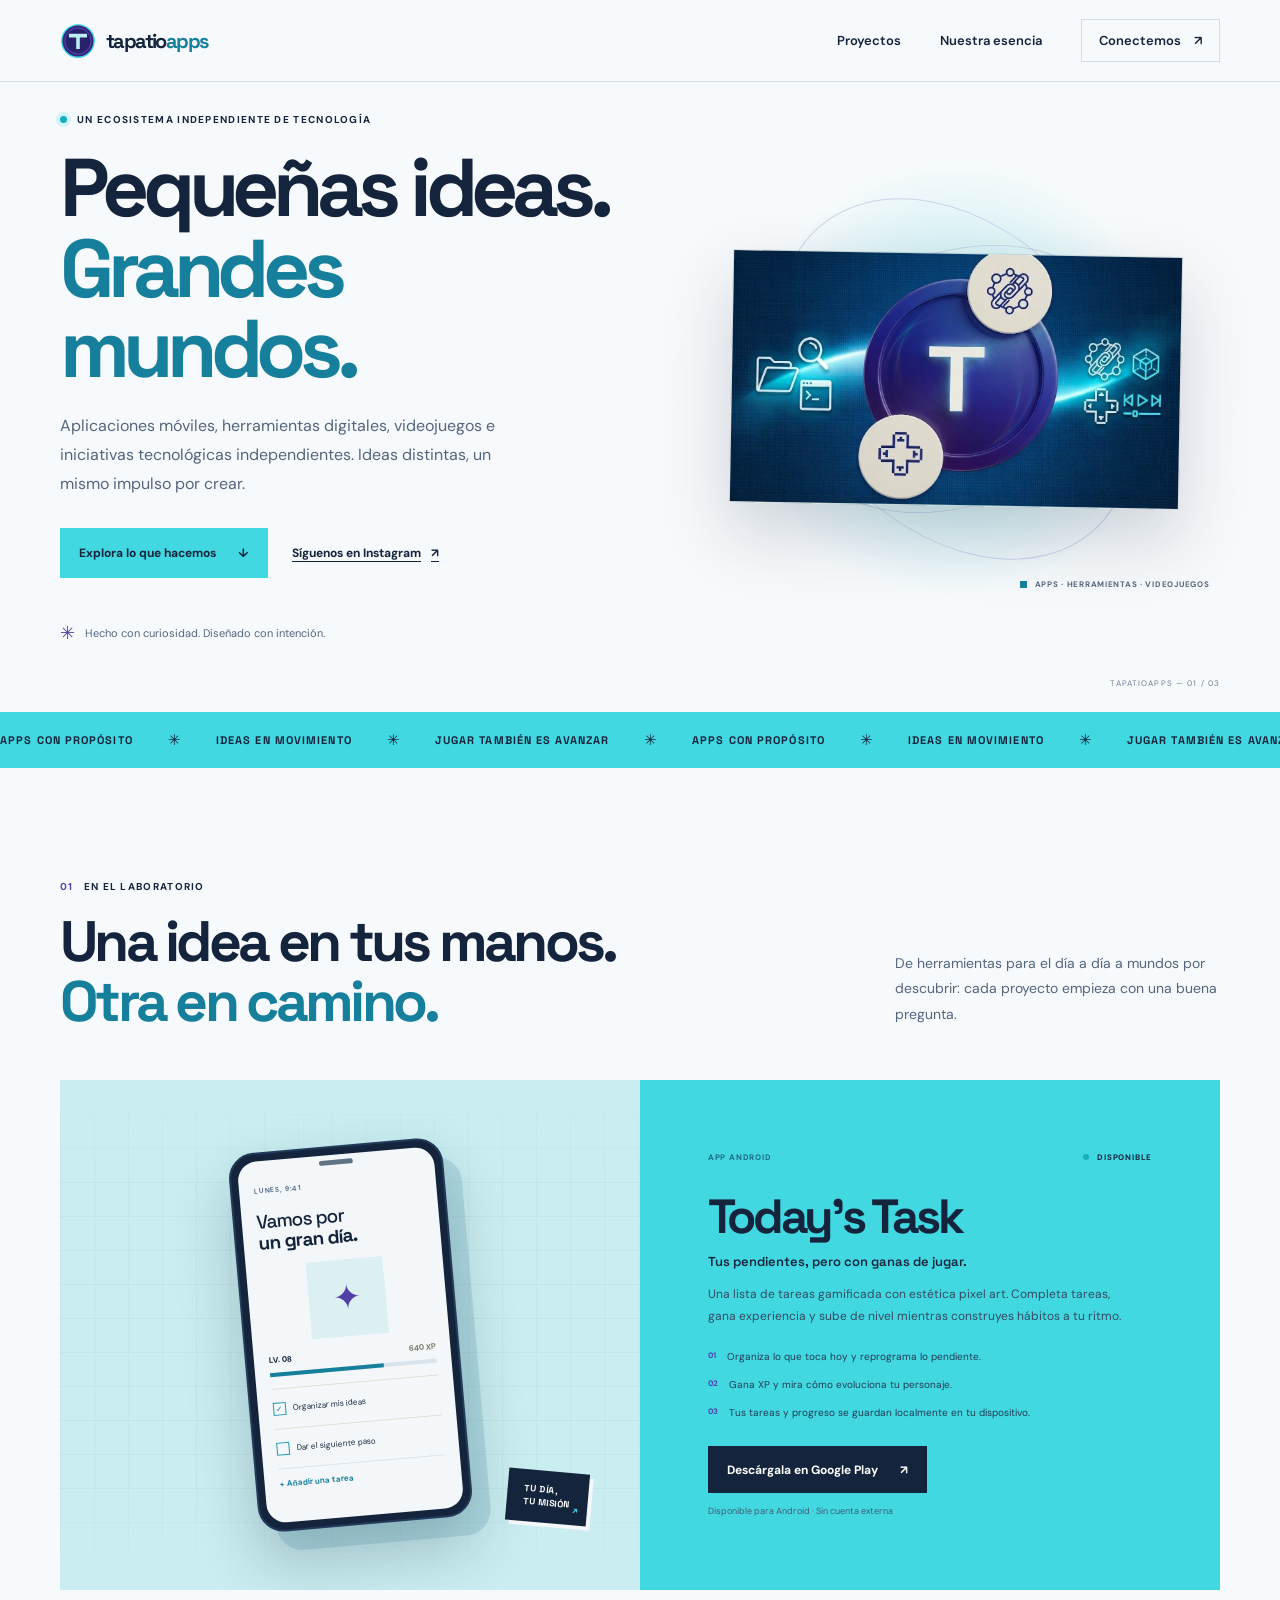
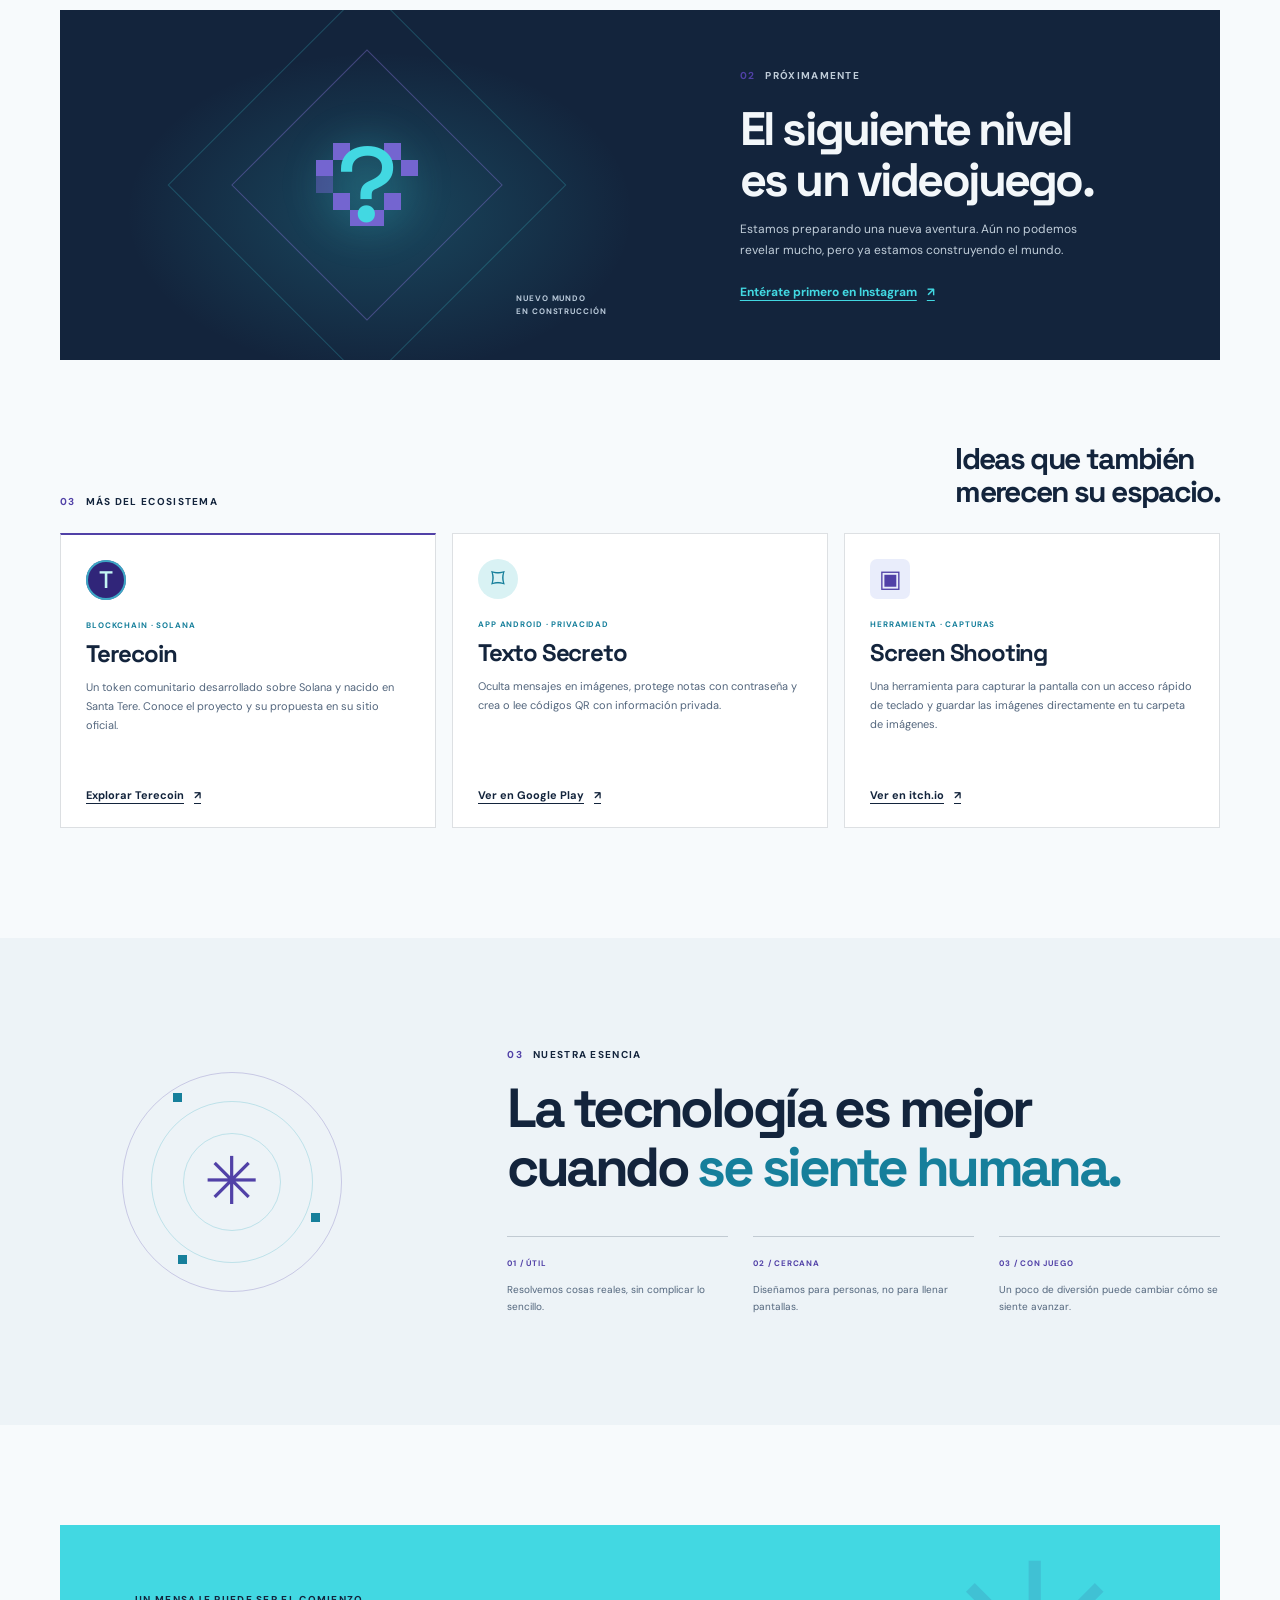
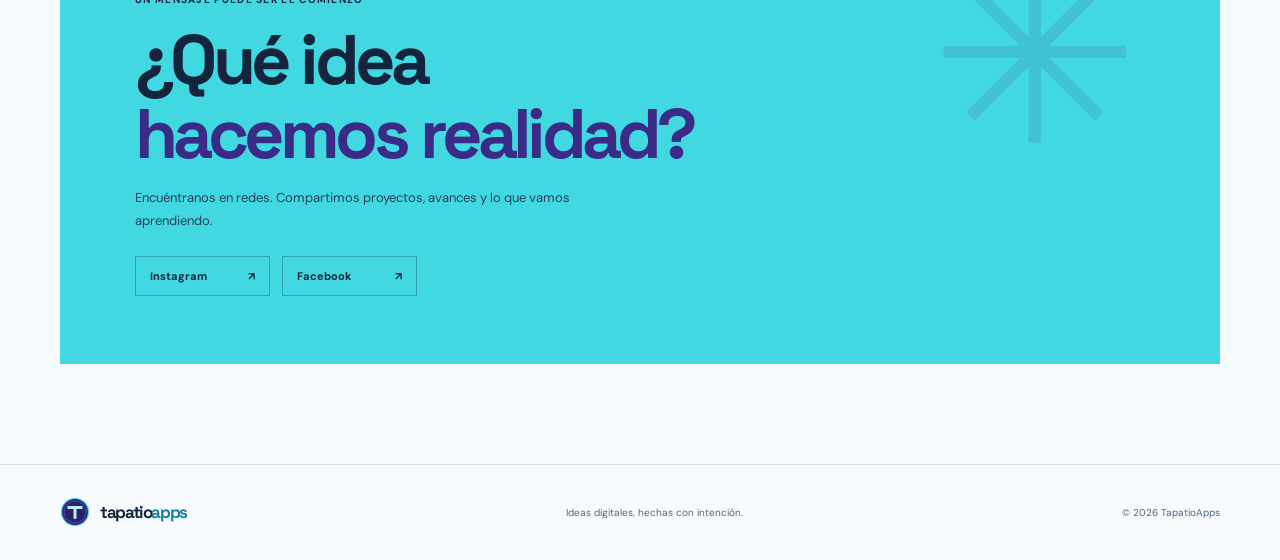
==== index.html @ 3916fca5 "Primer commit de tapatioapps" ====
<!doctype html>
<html lang="es">
  <head>
    <meta charset="utf-8">
    <meta name="viewport" content="width=device-width, initial-scale=1">
    <meta name="theme-color" content="#13243c">
    <meta
      name="description"
      content="TapatioApps crea aplicaciones y experiencias digitales. Descubre Today's Task, una lista de tareas gamificada disponible en Google Play."
    >
    <meta property="og:type" content="website">
    <meta property="og:title" content="TapatioApps — Ideas digitales, hechas para ti">
    <meta
      property="og:description"
      content="Aplicaciones, herramientas, videojuegos y proyectos tecnológicos independientes de TapatioApps."
    >
    <title>TapatioApps — Ideas digitales, hechas para ti</title>
    <link rel="icon" type="image/svg+xml" href="favicon.svg">
    <link rel="preconnect" href="https://fonts.googleapis.com">
    <link rel="preconnect" href="https://fonts.gstatic.com" crossorigin>
    <link
      href="https://fonts.googleapis.com/css2?family=DM+Sans:wght@400;500;600;700&family=Space+Grotesk:wght@400;500;600;700&display=swap"
      rel="stylesheet"
    >
    <link rel="stylesheet" href="styles.css">
    <script src="script.js" defer></script>
  </head>
  <body>
    <a class="skip-link" href="#contenido">Saltar al contenido</a>
    <header class="site-header">
      <div class="container header-inner">
        <a class="brand" href="#inicio" aria-label="TapatioApps, inicio">
          <span class="brand-mark" aria-hidden="true">
            <svg viewBox="0 0 40 40" fill="none">
              <circle cx="20" cy="20" r="18" fill="#33277f" stroke="#42d8e2" stroke-width="1.5"/>
              <circle cx="20" cy="20" r="14.5" fill="#28216b" stroke="#7666d5" stroke-opacity=".65"/>
              <path d="M10 12h20v4h-8v13h-4V16h-8z" fill="#bceff0"/>
            </svg>
          </span>
          <span class="brand-name">tapatio<span>apps</span></span>
        </a>
        <button
          class="menu-toggle"
          type="button"
          aria-expanded="false"
          aria-controls="primary-navigation"
          aria-label="Abrir menú"
        >
          <span></span><span></span>
        </button>
        <nav class="navigation" id="primary-navigation" aria-label="Navegación principal">
          <a href="#proyectos">Proyectos</a>
          <a href="#filosofia">Nuestra esencia</a>
          <a class="nav-cta" href="#contacto">Conectemos <span aria-hidden="true">↗</span></a>
        </nav>
      </div>
    </header>

    <main id="contenido">
      <section class="hero container" id="inicio">
        <div class="hero-copy">
          <p class="eyebrow"><span class="status-dot"></span> Un ecosistema independiente de tecnología</p>
          <h1>Pequeñas ideas.<br><span>Grandes mundos.</span></h1>
          <p class="hero-description">
            Aplicaciones móviles, herramientas digitales, videojuegos e iniciativas tecnológicas
            independientes. Ideas distintas, un mismo impulso por crear.
          </p>
          <div class="hero-actions">
            <a class="button button-primary" href="#proyectos">
              Explora lo que hacemos <span aria-hidden="true">↓</span>
            </a>
            <a class="text-link" href="https://www.instagram.com/tapatioapps/" target="_blank" rel="noopener noreferrer">
              Síguenos en Instagram <span aria-hidden="true">↗</span>
            </a>
          </div>
          <div class="hero-note"><span aria-hidden="true">✳</span> Hecho con curiosidad. Diseñado con intención.</div>
        </div>

        <div class="hero-art">
          <div class="art-orbit orbit-one"></div>
          <div class="art-orbit orbit-two"></div>
          <img
            class="brand-artwork"
            src="assets/tapatioapps-brand.png"
            alt="Arte original de TapatioApps: una T morada rodeada de iconos de herramientas y videojuegos"
          >
          <div class="art-caption"><span class="caption-square"></span> APPS · HERRAMIENTAS · VIDEOJUEGOS</div>
        </div>
        <div class="hero-index" aria-hidden="true">TAPATIOAPPS — 01 / 03</div>
      </section>

      <section class="ticker" aria-label="Lo que hacemos">
        <div class="ticker-track">
          <span>APPS CON PROPÓSITO</span><b>✳</b><span>IDEAS EN MOVIMIENTO</span><b>✳</b>
          <span>JUGAR TAMBIÉN ES AVANZAR</span><b>✳</b><span>APPS CON PROPÓSITO</span><b>✳</b>
          <span>IDEAS EN MOVIMIENTO</span><b>✳</b><span>JUGAR TAMBIÉN ES AVANZAR</span><b>✳</b>
        </div>
      </section>

      <section class="projects-section section-space" id="proyectos">
        <div class="container">
          <div class="section-heading">
            <div>
              <p class="eyebrow"><span class="section-number">01</span> En el laboratorio</p>
              <h2>Una idea en tus manos.<br><span>Otra en camino.</span></h2>
            </div>
            <p class="section-intro">
              De herramientas para el día a día a mundos por descubrir: cada proyecto empieza
              con una buena pregunta.
            </p>
          </div>

          <article class="project-card task-card">
            <div class="project-visual">
              <div class="visual-grid" aria-hidden="true"></div>
              <div class="task-phone" aria-hidden="true">
                <div class="phone-speaker"></div>
                <div class="phone-screen">
                  <div class="phone-date">LUNES, 9:41</div>
                  <div class="phone-greeting">Vamos por<br><strong>un gran día.</strong></div>
                  <div class="phone-avatar">✦</div>
                  <div class="phone-xp">LV. 08 <span>640 XP</span></div>
                  <div class="phone-progress"><i></i></div>
                  <div class="phone-task"><i>✓</i><span>Organizar mis ideas</span></div>
                  <div class="phone-task"><i></i><span>Dar el siguiente paso</span></div>
                  <div class="phone-add">+ Añadir una tarea</div>
                </div>
              </div>
              <div class="visual-sticker">TU DÍA,<br>TU MISIÓN <span>↗</span></div>
            </div>
            <div class="project-content">
              <div class="project-meta"><span class="project-type">APP ANDROID</span><span class="project-live"><i></i> DISPONIBLE</span></div>
              <h3>Today's Task</h3>
              <p class="project-tagline">Tus pendientes, pero con ganas de jugar.</p>
              <p class="project-description">
                Una lista de tareas gamificada con estética pixel art. Completa tareas, gana
                experiencia y sube de nivel mientras construyes hábitos a tu ritmo.
              </p>
              <ul class="feature-list">
                <li><span>01</span> Organiza lo que toca hoy y reprograma lo pendiente.</li>
                <li><span>02</span> Gana XP y mira cómo evoluciona tu personaje.</li>
                <li><span>03</span> Tus tareas y progreso se guardan localmente en tu dispositivo.</li>
              </ul>
              <a
                class="button button-dark"
                href="https://play.google.com/store/apps/details?id=tapatioapps.todaystask"
                target="_blank"
                rel="noopener noreferrer"
              >
                Descárgala en Google Play <span aria-hidden="true">↗</span>
              </a>
              <p class="platform-note">Disponible para Android · Sin cuenta externa</p>
            </div>
          </article>

          <article class="project-card next-card">
            <div class="next-visual" aria-hidden="true">
              <div class="next-glow"></div>
              <div class="next-pixels"><i></i><i></i><i></i><i></i><i></i><i></i><i></i><i></i><i></i></div>
              <span class="next-question">?</span>
              <span class="next-label">NUEVO MUNDO<br>EN CONSTRUCCIÓN</span>
            </div>
            <div class="next-content">
              <p class="eyebrow"><span class="section-number">02</span> Próximamente</p>
              <h3>El siguiente nivel<br>es un videojuego.</h3>
              <p>
                Estamos preparando una nueva aventura. Aún no podemos revelar mucho, pero ya
                estamos construyendo el mundo.
              </p>
              <a class="text-link" href="https://www.instagram.com/tapatioapps/" target="_blank" rel="noopener noreferrer">
                Entérate primero en Instagram <span aria-hidden="true">↗</span>
              </a>
            </div>
          </article>

          <div class="ecosystem-heading">
            <p class="eyebrow"><span class="section-number">03</span> Más del ecosistema</p>
            <h3>Ideas que también<br>merecen su espacio.</h3>
          </div>
          <div class="ecosystem-grid">
            <article class="ecosystem-card terecoin-card">
              <div class="ecosystem-icon" aria-hidden="true">T</div>
              <p class="project-meta-label">BLOCKCHAIN · SOLANA</p>
              <h3>Terecoin</h3>
              <p>
                Un token comunitario desarrollado sobre Solana y nacido en Santa Tere.
                Conoce el proyecto y su propuesta en su sitio oficial.
              </p>
              <a class="text-link" href="https://sites.google.com/view/terecoin/inicio" target="_blank" rel="noopener noreferrer">
                Explorar Terecoin <span aria-hidden="true">↗</span>
              </a>
            </article>
            <article class="ecosystem-card">
              <div class="ecosystem-icon secret-icon" aria-hidden="true">⌑</div>
              <p class="project-meta-label">APP ANDROID · PRIVACIDAD</p>
              <h3>Texto Secreto</h3>
              <p>
                Oculta mensajes en imágenes, protege notas con contraseña y crea o lee
                códigos QR con información privada.
              </p>
              <a class="text-link" href="https://play.google.com/store/apps/details?id=tapatio.secret.text" target="_blank" rel="noopener noreferrer">
                Ver en Google Play <span aria-hidden="true">↗</span>
              </a>
            </article>
            <article class="ecosystem-card">
              <div class="ecosystem-icon screen-icon" aria-hidden="true">▣</div>
              <p class="project-meta-label">HERRAMIENTA · CAPTURAS</p>
              <h3>Screen Shooting</h3>
              <p>
                Una herramienta para capturar la pantalla con un acceso rápido de teclado
                y guardar las imágenes directamente en tu carpeta de imágenes.
              </p>
              <a class="text-link" href="https://tapatioapps.itch.io/tapatio-screen-shooting" target="_blank" rel="noopener noreferrer">
                Ver en itch.io <span aria-hidden="true">↗</span>
              </a>
            </article>
          </div>
        </div>
      </section>

      <section class="manifesto-section" id="filosofia">
        <div class="container manifesto-inner">
          <div class="manifesto-symbol" aria-hidden="true">
            <span>✳</span><i></i><i></i><i></i>
          </div>
          <div class="manifesto-copy">
            <p class="eyebrow"><span class="section-number">03</span> Nuestra esencia</p>
            <h2>La tecnología es mejor<br>cuando <span>se siente humana.</span></h2>
            <div class="principles">
              <div><span>01 / ÚTIL</span><p>Resolvemos cosas reales, sin complicar lo sencillo.</p></div>
              <div><span>02 / CERCANA</span><p>Diseñamos para personas, no para llenar pantallas.</p></div>
              <div><span>03 / CON JUEGO</span><p>Un poco de diversión puede cambiar cómo se siente avanzar.</p></div>
            </div>
          </div>
        </div>
      </section>

      <section class="contact-section container" id="contacto">
        <div class="contact-card">
          <div class="contact-decoration" aria-hidden="true">✳</div>
          <p class="eyebrow">UN MENSAJE PUEDE SER EL COMIENZO</p>
          <h2>¿Qué idea<br><span>hacemos realidad?</span></h2>
          <p>Encuéntranos en redes. Compartimos proyectos, avances y lo que vamos aprendiendo.</p>
          <div class="social-links">
            <a href="https://www.instagram.com/tapatioapps/" target="_blank" rel="noopener noreferrer">
              Instagram <span aria-hidden="true">↗</span>
            </a>
            <a href="https://www.facebook.com/tapatioapps/" target="_blank" rel="noopener noreferrer">
              Facebook <span aria-hidden="true">↗</span>
            </a>
          </div>
        </div>
      </section>
    </main>

    <footer class="site-footer">
      <div class="container footer-inner">
        <a class="brand footer-brand" href="#inicio" aria-label="TapatioApps, volver al inicio">
          <span class="brand-mark" aria-hidden="true">
            <svg viewBox="0 0 40 40" fill="none">
              <circle cx="20" cy="20" r="18" fill="#33277f" stroke="#42d8e2" stroke-width="1.5"/>
              <circle cx="20" cy="20" r="14.5" fill="#28216b" stroke="#7666d5" stroke-opacity=".65"/>
              <path d="M10 12h20v4h-8v13h-4V16h-8z" fill="#bceff0"/>
            </svg>
          </span>
          <span class="brand-name">tapatio<span>apps</span></span>
        </a>
        <p>Ideas digitales, hechas con intención.</p>
        <span class="copyright">© <span id="current-year">2026</span> TapatioApps</span>
      </div>
    </footer>
  </body>
</html>
---- styles.css ----
:root {
  color-scheme: light;
  --ink: #13243c;
  --ink-soft: #53667d;
  --paper: #f7fafc;
  --paper-deep: #edf3f7;
  --cyan: #42d8e2;
  --cyan-dark: #167f9b;
  --violet: #5141a7;
  --line: rgba(19, 36, 60, .14);
  --display: "Space Grotesk", "Arial", sans-serif;
  --body: "DM Sans", "Arial", sans-serif;
}

* { box-sizing: border-box; }

html { scroll-behavior: smooth; scroll-padding-top: 90px; }

body {
  margin: 0;
  background: var(--paper);
  color: var(--ink);
  font-family: var(--body);
  -webkit-font-smoothing: antialiased;
}

a { color: inherit; }

.container { width: min(1160px, calc(100% - 64px)); margin-inline: auto; }

.skip-link {
  position: absolute;
  top: -60px;
  left: 16px;
  z-index: 20;
  padding: 12px 16px;
  background: var(--cyan);
  color: var(--ink);
}

.skip-link:focus { top: 16px; }

.site-header { height: 82px; border-bottom: 1px solid var(--line); }
.header-inner, .navigation, .brand { display: flex; align-items: center; }
.header-inner { height: 100%; justify-content: space-between; }
.brand { gap: 10px; text-decoration: none; }
.brand-mark { display: grid; width: 36px; height: 36px; color: var(--violet); }
.brand-mark svg { width: 100%; height: 100%; }
.brand-name { font: 700 20px/1 var(--display); letter-spacing: -.08em; }
.brand-name span { color: var(--cyan-dark); }
.navigation { gap: 39px; font-size: 13px; font-weight: 600; }
.navigation a { text-decoration: none; transition: color .2s ease; }
.navigation a:hover, .text-link:hover { color: var(--cyan-dark); }
.navigation .nav-cta { padding: 12px 17px; border: 1px solid var(--line); }
.nav-cta span { margin-left: 10px; }
.menu-toggle { display: none; }

.hero { position: relative; display: grid; min-height: 630px; grid-template-columns: 1.04fr .96fr; align-items: center; gap: 5%; padding-top: 20px; padding-bottom: 56px; }
.eyebrow { display: flex; align-items: center; gap: 10px; margin: 0 0 22px; font-size: 10px; font-weight: 700; letter-spacing: .13em; text-transform: uppercase; }
.status-dot, .project-live i { display: inline-block; width: 7px; height: 7px; border-radius: 50%; background: #16aebd; box-shadow: 0 0 0 4px rgba(66, 216, 226, .2); }
h1, h2, h3, p { margin-top: 0; }
h1, h2, h3 { font-family: var(--display); }
h1 { max-width: 630px; margin-bottom: 23px; font-size: clamp(51px, 6.4vw, 83px); line-height: .98; letter-spacing: -.075em; }
h1 span, .section-heading h2 span, .contact-card h2 span { color: var(--cyan-dark); }
.hero-description { max-width: 460px; margin-bottom: 29px; color: var(--ink-soft); font-size: 16px; line-height: 1.8; }
.hero-actions { display: flex; flex-wrap: wrap; align-items: center; gap: 24px; }
.button { display: inline-flex; min-height: 50px; align-items: center; justify-content: center; gap: 22px; padding: 0 19px; font-size: 12px; font-weight: 700; text-decoration: none; transition: transform .2s ease, background .2s ease; }
.button:hover { transform: translateY(-2px); }
.button-primary { background: var(--cyan); color: var(--ink); }
.button-primary:hover { background: #72e5eb; }
.button-dark { background: var(--ink); color: white; }
.button-dark:hover { background: #234a69; }
.text-link { display: inline-flex; align-items: center; gap: 10px; font-size: 12px; font-weight: 700; text-decoration-thickness: 1px; text-underline-offset: 4px; }
.hero-note { display: flex; align-items: center; gap: 10px; margin-top: 43px; color: var(--ink-soft); font-size: 11px; }
.hero-note span { color: var(--violet); font-size: 18px; }
.hero-art { position: relative; display: grid; min-height: 470px; place-items: center; isolation: isolate; }
.hero-art::before { position: absolute; z-index: -2; width: min(100%, 440px); aspect-ratio: 1; border-radius: 50%; background: radial-gradient(circle, #d9f2f4 0%, #d9f2f4 43%, rgba(217, 242, 244, 0) 70%); content: ""; }
.art-orbit { position: absolute; z-index: -1; width: 350px; height: 350px; border: 1px solid rgba(81, 65, 167, .2); border-radius: 50%; transform: rotate(-22deg) scaleY(.72); }
.orbit-two { width: 410px; height: 410px; transform: rotate(47deg) scaleY(.72); }
.brand-artwork { position: relative; width: min(100%, 450px); aspect-ratio: 1.78; border: 1px solid rgba(19, 36, 60, .15); box-shadow: 0 30px 70px rgba(19, 36, 60, .18); object-fit: cover; transform: rotate(1deg); }
.art-caption { position: absolute; right: 2%; bottom: 25px; display: flex; align-items: center; gap: 8px; color: var(--ink-soft); font-size: 8px; font-weight: 700; letter-spacing: .09em; }
.caption-square { width: 7px; height: 7px; background: var(--cyan-dark); }
.hero-index { position: absolute; right: 0; bottom: 24px; color: #718096; font-size: 8px; letter-spacing: .14em; }

.ticker { overflow: hidden; padding: 18px 0; background: var(--cyan); color: var(--ink); }
.ticker-track { display: flex; width: max-content; align-items: center; gap: 35px; animation: ticker-scroll 32s linear infinite; }
.ticker-track span { font: 700 11px var(--display); letter-spacing: .1em; white-space: nowrap; }
.ticker-track b { font-size: 15px; font-weight: 400; }
@keyframes ticker-scroll { to { transform: translateX(-50%); } }

.section-space { padding-top: 112px; padding-bottom: 110px; }
.section-heading { display: flex; align-items: end; justify-content: space-between; gap: 40px; margin-bottom: 48px; }
.section-number { color: var(--violet); }
.section-heading .eyebrow { margin-bottom: 19px; }
.section-heading h2, .manifesto-copy h2, .contact-card h2 { margin-bottom: 0; font-size: clamp(38px, 4.5vw, 57px); line-height: 1.05; letter-spacing: -.065em; }
.section-intro { max-width: 325px; margin: 0 0 5px; color: var(--ink-soft); font-size: 14px; line-height: 1.8; }
.project-card { display: grid; grid-template-columns: 1fr 1fr; }
.task-card { background: var(--cyan); }
.project-visual { position: relative; display: grid; min-height: 510px; overflow: hidden; place-items: center; background: #c9edf1; }
.visual-grid { position: absolute; inset: 0; opacity: .29; background-image: linear-gradient(rgba(19,36,60,.12) 1px, transparent 1px), linear-gradient(90deg, rgba(19,36,60,.12) 1px, transparent 1px); background-size: 34px 34px; mask-image: linear-gradient(transparent, black 18%, black 80%, transparent); }
.task-phone { position: relative; width: 215px; padding: 7px; border: 2px solid #233b5b; border-radius: 26px; background: #13243c; box-shadow: 17px 20px 0 rgba(39, 111, 138, .17), 0 30px 60px rgba(19, 36, 60, .24); transform: rotate(-5deg); }
.phone-speaker { position: absolute; z-index: 1; top: 12px; left: calc(50% - 17px); width: 34px; height: 5px; border-radius: 5px; background: #607386; }
.phone-screen { min-height: 362px; padding: 25px 15px 15px; border-radius: 19px; background: #f3f7fa; }
.phone-date { margin-bottom: 17px; color: #597189; font-size: 7px; font-weight: 700; letter-spacing: .1em; }
.phone-greeting { font: 500 19px/1.1 var(--display); letter-spacing: -.05em; }
.phone-greeting strong { font-weight: 700; }
.phone-avatar { display: grid; width: 77px; height: 77px; margin: 12px auto; place-items: center; background: #dceff1; color: var(--violet); font-size: 34px; }
.phone-xp { display: flex; justify-content: space-between; font-size: 8px; font-weight: 700; }
.phone-xp span { color: #7a7d68; }
.phone-progress { height: 4px; margin: 8px 0 12px; background: #d8e4ec; }
.phone-progress i { display: block; width: 68%; height: 100%; background: var(--cyan-dark); }
.phone-task { display: flex; min-height: 40px; align-items: center; gap: 7px; border-top: 1px solid #e1dfd5; font-size: 8px; }
.phone-task i { display: grid; width: 13px; height: 13px; place-items: center; border: 1px solid #2199ae; color: #167f9b; font-size: 8px; font-style: normal; }
.phone-task:nth-of-type(2) i { background: #42d8e2; color: var(--ink); }
.phone-add { padding-top: 9px; border-top: 1px solid #dbe5ec; color: #167f9b; font-size: 8px; font-weight: 700; }
.visual-sticker { position: absolute; right: 9%; bottom: 13%; padding: 13px 17px; background: #13243c; box-shadow: 4px 4px 0 #f3f7fa; color: white; font: 700 9px/1.45 var(--display); letter-spacing: .06em; transform: rotate(5deg); }
.visual-sticker span { position: absolute; right: 8px; bottom: 8px; color: var(--cyan); }
.project-content { display: flex; flex-direction: column; align-items: flex-start; justify-content: center; padding: 54px clamp(28px, 5.3vw, 73px); }
.project-meta { display: flex; width: 100%; justify-content: space-between; gap: 10px; margin-bottom: 24px; font-size: 8px; font-weight: 700; letter-spacing: .1em; }
.project-type { color: #1c6a85; }
.project-live { display: flex; align-items: center; gap: 8px; }
.project-live i { width: 6px; height: 6px; box-shadow: none; }
.project-content h3 { margin-bottom: 6px; font-size: clamp(36px, 4vw, 48px); letter-spacing: -.07em; }
.project-tagline { margin-bottom: 14px; font: 600 13px var(--display); }
.project-description { max-width: 420px; margin-bottom: 22px; color: #344a63; font-size: 12px; line-height: 1.8; }
.feature-list { display: grid; gap: 12px; margin: 0 0 25px; padding: 0; list-style: none; }
.feature-list li { display: flex; gap: 11px; color: #223b56; font-size: 10px; line-height: 1.6; }
.feature-list li span { color: var(--violet); font-size: 8px; font-weight: 700; }
.project-content .button { min-height: 47px; }
.platform-note { margin: 12px 0 0; color: #405b70; font-size: 9px; }

.next-card { grid-template-columns: 1.06fr .94fr; margin-top: 20px; background: #13243c; color: #f3f7fa; }
.next-visual { position: relative; display: grid; min-height: 350px; overflow: hidden; place-items: center; background: radial-gradient(ellipse at 52% 58%, rgba(48, 197, 216, .22), transparent 56%); }
.next-visual::before, .next-visual::after { position: absolute; width: 280px; height: 280px; border: 1px solid rgba(66,216,226,.22); content: ""; transform: rotate(45deg); }
.next-visual::after { width: 190px; height: 190px; border-color: rgba(139, 119, 223, .4); }
.next-glow { position: absolute; width: 90px; height: 90px; border-radius: 50%; background: rgba(66,216,226,.17); filter: blur(20px); }
.next-question { z-index: 1; color: var(--cyan); font: 500 105px/.8 var(--display); }
.next-pixels { position: absolute; z-index: 1; display: grid; width: 102px; height: 83px; grid-template-columns: repeat(6, 1fr); grid-template-rows: repeat(5, 1fr); }
.next-pixels i { background: #7465d0; }
.next-pixels i:nth-child(1) { grid-area: 1 / 2; }.next-pixels i:nth-child(2) { grid-area: 1 / 5; }
.next-pixels i:nth-child(3) { grid-area: 2 / 1; }.next-pixels i:nth-child(4) { grid-area: 2 / 6; }
.next-pixels i:nth-child(5) { grid-area: 4 / 2; }.next-pixels i:nth-child(6) { grid-area: 4 / 5; }
.next-pixels i:nth-child(7) { grid-area: 5 / 3; }.next-pixels i:nth-child(8) { grid-area: 5 / 4; }
.next-pixels i:nth-child(9) { grid-area: 3 / 1 / 4 / 2; opacity: .45; }
.next-label { position: absolute; right: 11%; bottom: 12%; color: #b9c9d9; font-size: 8px; font-weight: 700; letter-spacing: .12em; line-height: 1.6; }
.next-content { display: flex; flex-direction: column; align-items: flex-start; justify-content: center; padding: 45px clamp(28px, 5.3vw, 65px); }
.next-content .eyebrow { color: #c0cdd9; }
.next-content h3 { margin: 0 0 14px; font-size: clamp(32px, 4vw, 47px); line-height: 1.07; letter-spacing: -.06em; }
.next-content > p:not(.eyebrow) { max-width: 350px; margin-bottom: 22px; color: #c1ceda; font-size: 12px; line-height: 1.8; }
.next-content .text-link { color: var(--cyan); }

.ecosystem-heading { display: flex; align-items: end; justify-content: space-between; gap: 24px; margin: 82px 0 25px; }
.ecosystem-heading .eyebrow { margin-bottom: 0; }
.ecosystem-heading h3 { margin: 0; font-size: 30px; line-height: 1.1; letter-spacing: -.055em; }
.ecosystem-grid { display: grid; grid-template-columns: repeat(3, 1fr); gap: 16px; }
.ecosystem-card { display: flex; min-height: 295px; flex-direction: column; align-items: flex-start; padding: 25px; border: 1px solid var(--line); background: #fff; }
.ecosystem-icon { display: grid; width: 40px; height: 40px; margin-bottom: 20px; place-items: center; border-radius: 50%; background: #302579; box-shadow: inset 0 0 0 2px rgba(66, 216, 226, .72); color: #c4f5f3; font: 500 24px var(--display); }
.secret-icon { background: #d9f2f4; box-shadow: none; color: #167f9b; font-size: 27px; }
.screen-icon { border-radius: 7px; background: #e9edfb; box-shadow: none; color: #5141a7; font-size: 24px; }
.project-meta-label { margin-bottom: 8px; color: var(--cyan-dark); font-size: 8px; font-weight: 700; letter-spacing: .11em; }
.ecosystem-card h3 { margin-bottom: 9px; font-size: 24px; letter-spacing: -.05em; }
.ecosystem-card > p:not(.project-meta-label) { margin-bottom: 18px; color: var(--ink-soft); font-size: 11px; line-height: 1.75; }
.ecosystem-card .text-link { margin-top: auto; font-size: 11px; }
.terecoin-card { border-top: 2px solid var(--violet); }

.manifesto-section { padding: 110px 0; background: var(--paper-deep); }
.manifesto-inner { display: grid; grid-template-columns: .65fr 1.35fr; gap: 9%; align-items: center; }
.manifesto-symbol { position: relative; display: grid; width: 220px; height: 220px; margin: auto; place-items: center; border: 1px solid rgba(81,65,167,.24); border-radius: 50%; color: var(--violet); }
.manifesto-symbol::before, .manifesto-symbol::after { position: absolute; width: 160px; height: 160px; border: 1px solid rgba(31,166,186,.23); border-radius: 50%; content: ""; }
.manifesto-symbol::after { width: 96px; height: 96px; }
.manifesto-symbol span { z-index: 1; font-size: 66px; }
.manifesto-symbol i { position: absolute; z-index: 2; width: 9px; height: 9px; background: var(--cyan-dark); }
.manifesto-symbol i:nth-of-type(1) { top: 20px; left: 50px; }.manifesto-symbol i:nth-of-type(2) { right: 21px; bottom: 69px; }.manifesto-symbol i:nth-of-type(3) { bottom: 27px; left: 55px; }
.manifesto-copy .eyebrow { margin-bottom: 18px; }
.manifesto-copy h2 { margin-bottom: 39px; font-size: clamp(39px, 4.3vw, 55px); line-height: 1.08; letter-spacing: -.065em; }
.manifesto-copy h2 span { color: var(--cyan-dark); }
.principles { display: grid; grid-template-columns: repeat(3, 1fr); gap: 25px; }
.principles > div { padding-top: 13px; border-top: 1px solid rgba(19,36,60,.2); }
.principles span { color: var(--violet); font-size: 8px; font-weight: 700; letter-spacing: .1em; }
.principles p { margin: 10px 0 0; color: var(--ink-soft); font-size: 10px; line-height: 1.7; }

.contact-section { padding-top: 100px; padding-bottom: 100px; }
.contact-card { position: relative; overflow: hidden; padding: 68px 75px; background: var(--cyan); }
.contact-card .eyebrow { margin-bottom: 17px; }
.contact-card h2 { margin-bottom: 17px; font-size: clamp(46px, 6vw, 70px); }
.contact-card h2 span { color: #392b86; }
.contact-card > p:not(.eyebrow) { max-width: 440px; margin-bottom: 24px; color: #244259; font-size: 13px; line-height: 1.7; }
.contact-card .social-links { display: flex; gap: 12px; }
.social-links a { display: inline-flex; min-width: 135px; justify-content: space-between; padding: 12px 14px; border: 1px solid rgba(19,36,60,.3); font-size: 11px; font-weight: 700; text-decoration: none; transition: background .2s ease; }
.social-links a:hover { background: rgba(255,255,255,.27); }
.contact-decoration { position: absolute; top: 8px; right: 7%; color: rgba(51,39,127,.13); font-size: 250px; line-height: 1; }
.site-footer { border-top: 1px solid var(--line); }
.footer-inner { display: flex; min-height: 95px; align-items: center; justify-content: space-between; gap: 20px; }
.footer-inner > p, .copyright { margin: 0; color: var(--ink-soft); font-size: 10px; }
.footer-brand .brand-mark { width: 30px; height: 30px; }
.footer-brand .brand-name { font-size: 17px; }

@media (prefers-reduced-motion: reduce) {
  *, *::before, *::after { scroll-behavior: auto !important; animation-duration: .01ms !important; animation-iteration-count: 1 !important; transition-duration: .01ms !important; }
}

@media (max-width: 850px) {
  .container { width: min(100% - 44px, 680px); }
  .hero { min-height: auto; grid-template-columns: 1fr; gap: 10px; padding-top: 82px; padding-bottom: 70px; }
  .hero-copy { position: relative; z-index: 1; }
  .hero-art { min-height: 430px; margin-top: -7px; }
  .hero-index { bottom: 20px; }
  .section-space { padding-top: 82px; padding-bottom: 82px; }
  .section-heading { align-items: flex-start; flex-direction: column; gap: 19px; margin-bottom: 32px; }
  .section-intro { max-width: 460px; }
  .project-visual { min-height: 430px; }
  .project-content { padding: 40px 30px; }
  .manifesto-inner { grid-template-columns: 1fr; gap: 50px; }
  .manifesto-symbol { width: 170px; height: 170px; }
  .manifesto-symbol::before { width: 125px; height: 125px; }
  .manifesto-symbol::after { width: 80px; height: 80px; }
  .manifesto-symbol span { font-size: 53px; }
}

@media (max-width: 600px) {
  .container { width: calc(100% - 40px); }
  .site-header { height: 70px; }
  .menu-toggle { display: flex; width: 42px; height: 42px; flex-direction: column; align-items: center; justify-content: center; gap: 6px; border: 1px solid var(--line); background: transparent; cursor: pointer; }
  .menu-toggle span { width: 16px; height: 1px; background: var(--ink); transition: transform .2s ease; }
  .menu-toggle[aria-expanded="true"] span:first-child { transform: translateY(3.5px) rotate(45deg); }
  .menu-toggle[aria-expanded="true"] span:last-child { transform: translateY(-3.5px) rotate(-45deg); }
  .navigation { position: absolute; z-index: 5; top: 69px; right: 0; left: 0; display: none; align-items: stretch; flex-direction: column; gap: 0; padding: 8px 20px 20px; border-bottom: 1px solid var(--line); background: var(--paper); }
  .navigation.is-open { display: flex; }
  .navigation a { padding: 15px 5px; }
  .navigation .nav-cta { margin-top: 6px; padding: 13px 15px; }
  .hero { padding-top: 67px; padding-bottom: 60px; }
  .hero .eyebrow { font-size: 8px; }
  h1 { font-size: clamp(41px, 11vw, 59px); }
  .hero-description { max-width: 420px; font-size: 14px; }
  .hero-actions { align-items: flex-start; flex-direction: column; gap: 17px; }
  .hero-note { margin-top: 30px; font-size: 9px; }
  .hero-art { min-height: 355px; overflow: hidden; margin-top: 12px; }
  .art-orbit { width: 280px; height: 280px; }
  .orbit-two { width: 330px; height: 330px; }
  .art-caption { right: 0; bottom: 14px; font-size: 7px; }
  .hero-index { font-size: 7px; }
  .ticker { padding: 15px 0; }
  .ticker-track { gap: 23px; }
  .ticker-track span { font-size: 9px; }
  .section-space { padding-top: 69px; padding-bottom: 69px; }
  .section-heading h2, .manifesto-copy h2 { font-size: 40px; }
  .project-card, .next-card { grid-template-columns: 1fr; }
  .project-visual { min-height: 390px; }
  .task-phone { width: 205px; }
  .project-content { padding: 34px 25px 36px; }
  .project-meta { margin-bottom: 18px; }
  .project-content h3 { font-size: 39px; }
  .feature-list li { font-size: 10px; }
  .next-visual { min-height: 280px; }
  .next-content { padding: 35px 25px 39px; }
  .next-content h3 { font-size: 38px; }
  .ecosystem-heading { align-items: flex-start; flex-direction: column; gap: 12px; margin-top: 58px; }
  .ecosystem-heading h3 { font-size: 28px; }
  .ecosystem-grid { grid-template-columns: 1fr; gap: 12px; }
  .ecosystem-card { min-height: 245px; padding: 22px; }
  .manifesto-section { padding: 73px 0; }
  .manifesto-inner { gap: 40px; }
  .manifesto-copy h2 { margin-bottom: 29px; }
  .principles { grid-template-columns: 1fr; gap: 16px; }
  .principles > div { display: grid; grid-template-columns: 95px 1fr; gap: 12px; }
  .principles p { margin: 0; }
  .contact-section { padding-top: 58px; padding-bottom: 58px; }
  .contact-card { padding: 45px 25px; }
  .contact-card .eyebrow { max-width: 220px; font-size: 8px; }
  .contact-card h2 { font-size: 47px; }
  .contact-card > p:not(.eyebrow) { font-size: 12px; }
  .contact-decoration { top: 8px; right: -38px; font-size: 170px; }
  .social-links { flex-wrap: wrap; }
  .social-links a { min-width: 125px; }
  .footer-inner { min-height: 125px; flex-wrap: wrap; justify-content: space-between; gap: 5px 16px; padding-top: 20px; padding-bottom: 20px; }
  .footer-inner > p { order: 1; width: 100%; }
  .copyright { font-size: 9px; }
}
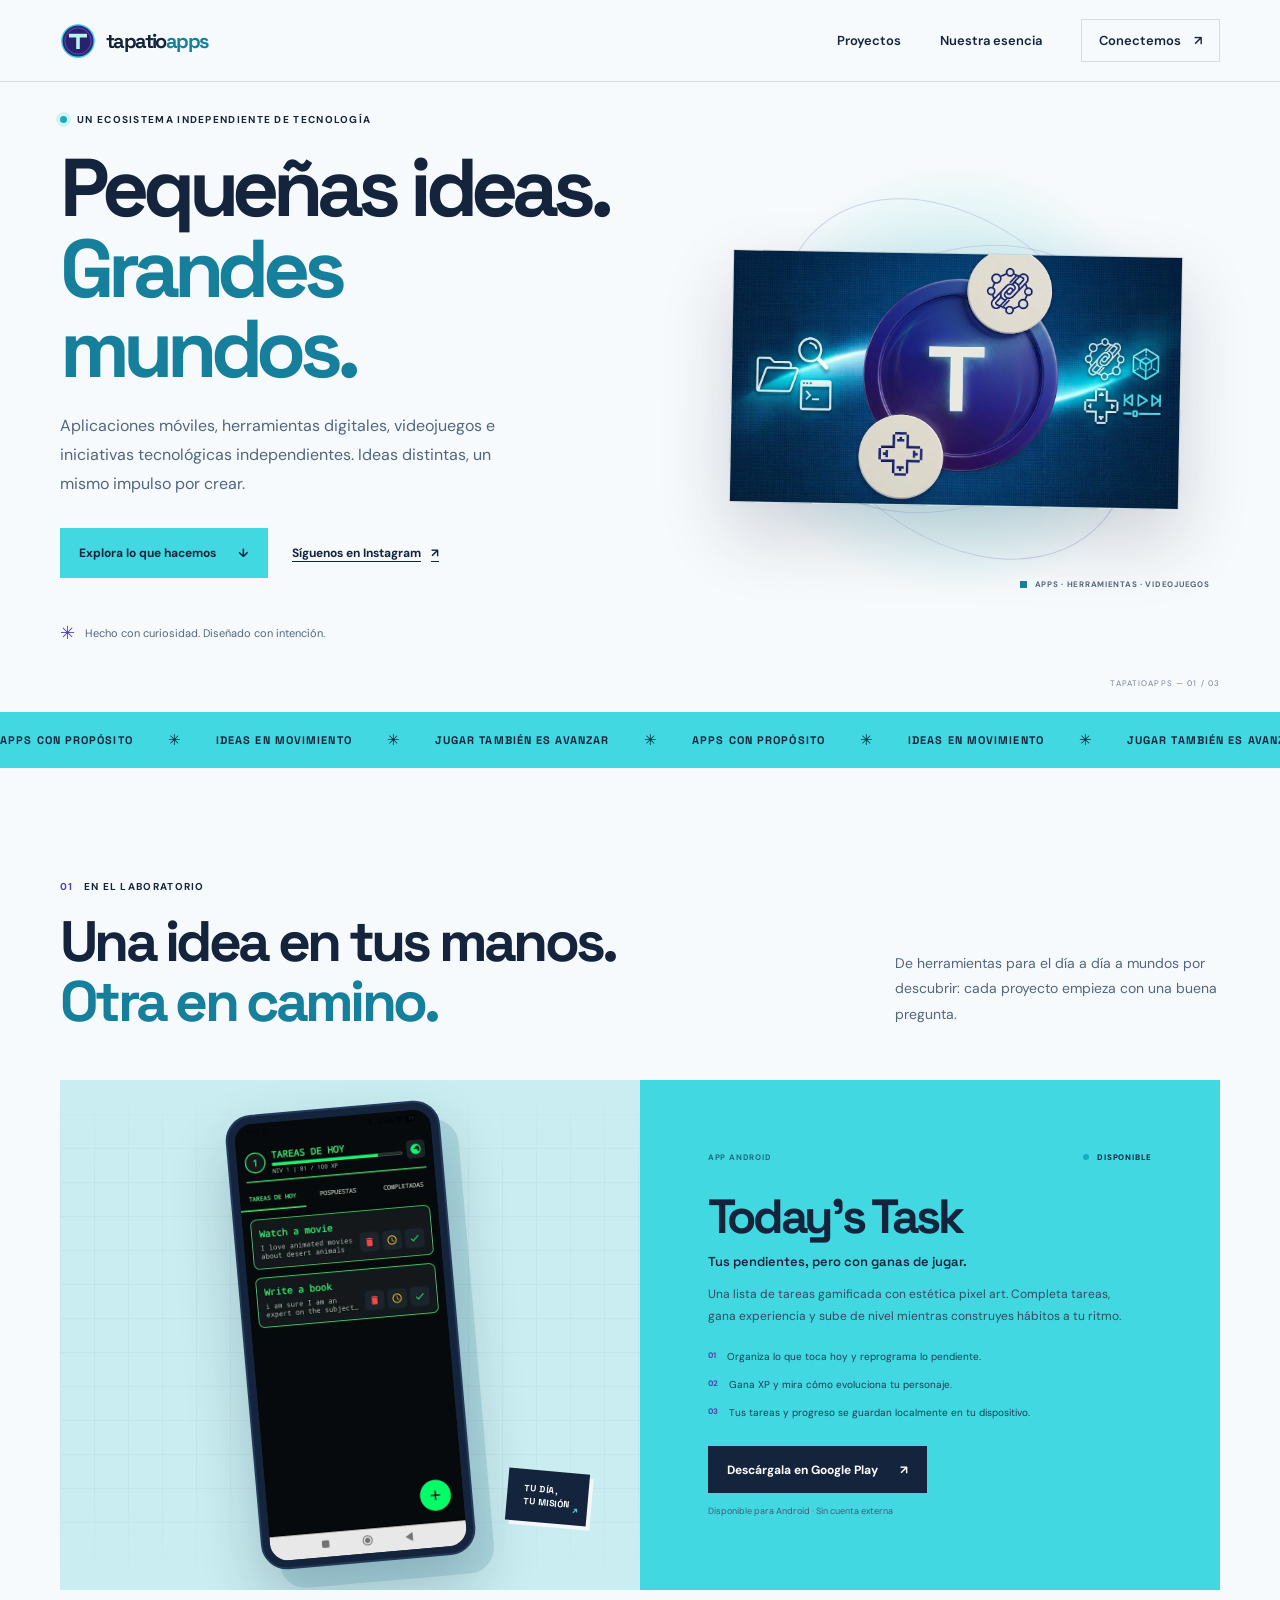
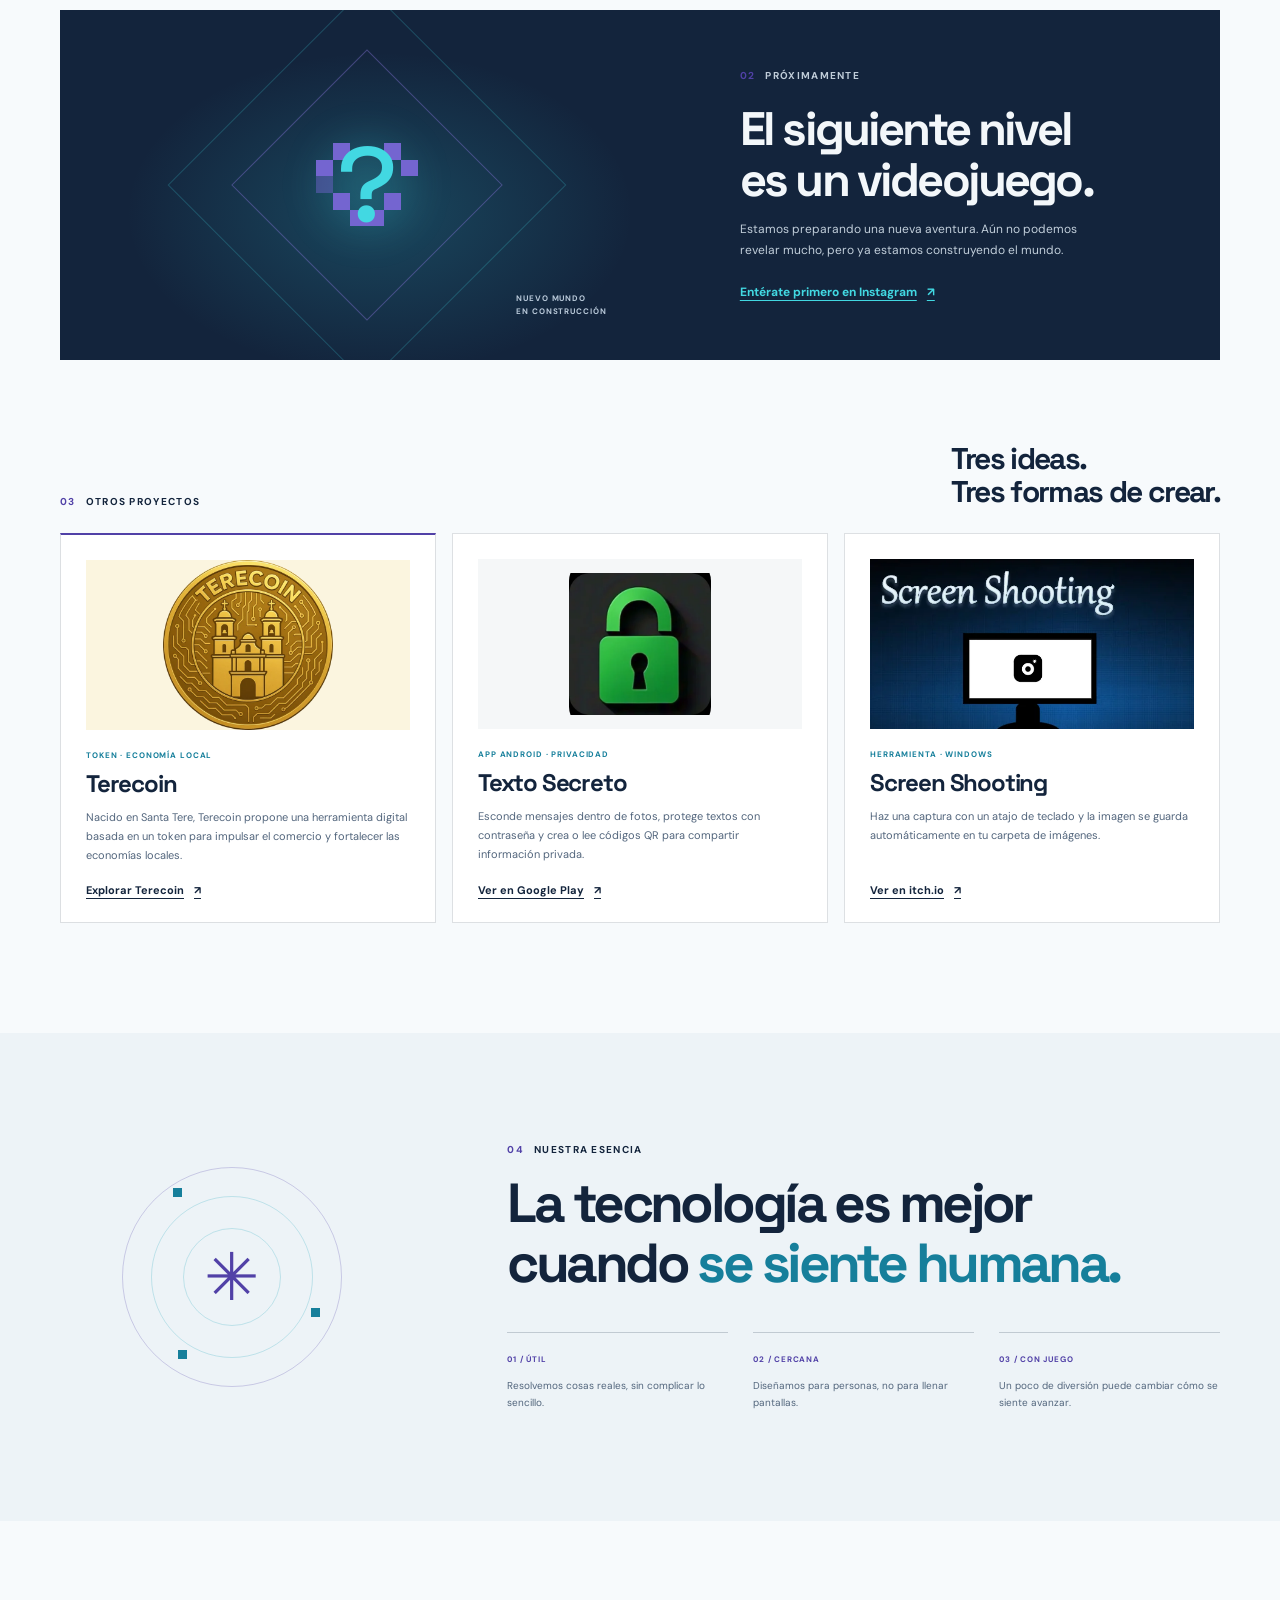
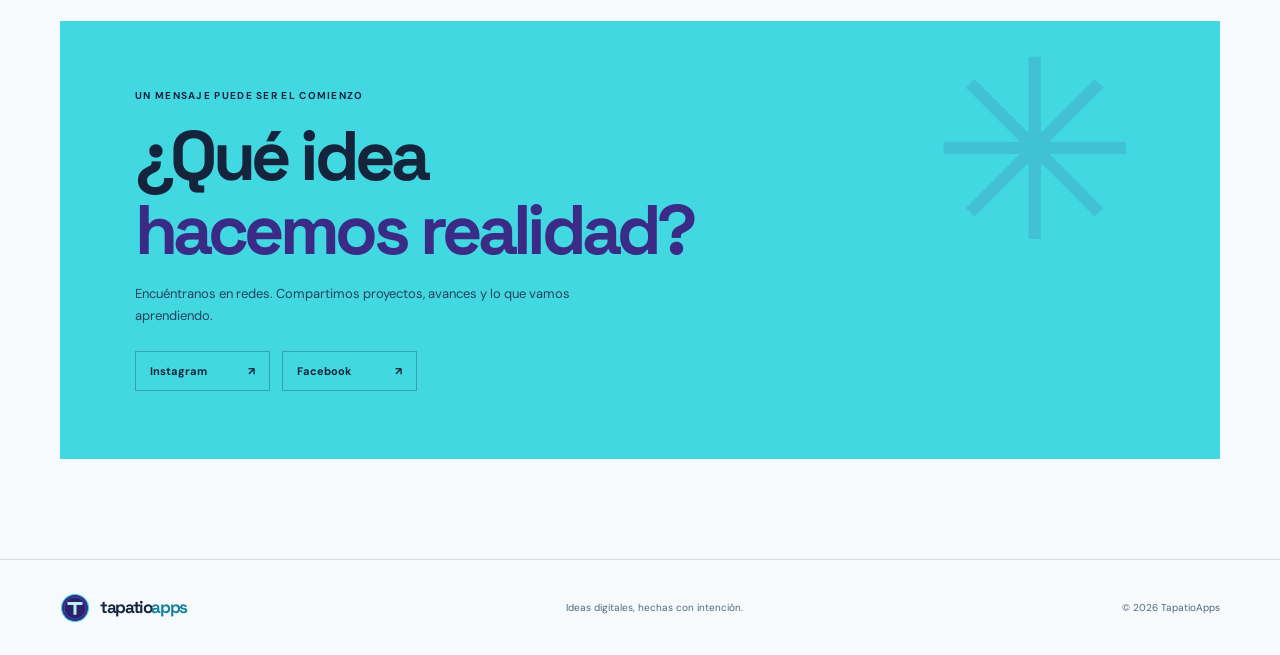
==== commit 7c590977: "feat(admob): Mejorar informacion de proyectos se agregaron imagenes y datos nuevos  Closes #67" ====
--- a/index.html
+++ b/index.html
@@ -113,18 +113,12 @@
           <article class="project-card task-card">
             <div class="project-visual">
               <div class="visual-grid" aria-hidden="true"></div>
-              <div class="task-phone" aria-hidden="true">
-                <div class="phone-speaker"></div>
-                <div class="phone-screen">
-                  <div class="phone-date">LUNES, 9:41</div>
-                  <div class="phone-greeting">Vamos por<br><strong>un gran día.</strong></div>
-                  <div class="phone-avatar">✦</div>
-                  <div class="phone-xp">LV. 08 <span>640 XP</span></div>
-                  <div class="phone-progress"><i></i></div>
-                  <div class="phone-task"><i>✓</i><span>Organizar mis ideas</span></div>
-                  <div class="phone-task"><i></i><span>Dar el siguiente paso</span></div>
-                  <div class="phone-add">+ Añadir una tarea</div>
-                </div>
+              <div class="task-phone">
+                <img
+                  src="assets/todays-task-screen.webp"
+                  alt="Captura de Today's Task con tareas, progreso por experiencia y niveles"
+                  loading="lazy"
+                >
               </div>
               <div class="visual-sticker">TU DÍA,<br>TU MISIÓN <span>↗</span></div>
             </div>
@@ -174,41 +168,47 @@
           </article>
 
           <div class="ecosystem-heading">
-            <p class="eyebrow"><span class="section-number">03</span> Más del ecosistema</p>
-            <h3>Ideas que también<br>merecen su espacio.</h3>
+            <p class="eyebrow"><span class="section-number">03</span> Otros proyectos</p>
+            <h3>Tres ideas.<br>Tres formas de crear.</h3>
           </div>
           <div class="ecosystem-grid">
             <article class="ecosystem-card terecoin-card">
-              <div class="ecosystem-icon" aria-hidden="true">T</div>
-              <p class="project-meta-label">BLOCKCHAIN · SOLANA</p>
+              <div class="ecosystem-art terecoin-art">
+                <img src="assets/terecoin-brand.webp" alt="Moneda dorada de Terecoin con la Parroquia de Santa Tere" loading="lazy">
+              </div>
+              <p class="project-meta-label">TOKEN · ECONOMÍA LOCAL</p>
               <h3>Terecoin</h3>
               <p>
-                Un token comunitario desarrollado sobre Solana y nacido en Santa Tere.
-                Conoce el proyecto y su propuesta en su sitio oficial.
+                Nacido en Santa Tere, Terecoin propone una herramienta digital basada en un token
+                para impulsar el comercio y fortalecer las economías locales.
               </p>
               <a class="text-link" href="https://sites.google.com/view/terecoin/inicio" target="_blank" rel="noopener noreferrer">
                 Explorar Terecoin <span aria-hidden="true">↗</span>
               </a>
             </article>
             <article class="ecosystem-card">
-              <div class="ecosystem-icon secret-icon" aria-hidden="true">⌑</div>
+              <div class="ecosystem-art secret-art">
+                <img src="assets/texto-secreto-app-icon.webp" alt="Icono de candado verde de Texto Secreto" loading="lazy">
+              </div>
               <p class="project-meta-label">APP ANDROID · PRIVACIDAD</p>
               <h3>Texto Secreto</h3>
               <p>
-                Oculta mensajes en imágenes, protege notas con contraseña y crea o lee
-                códigos QR con información privada.
+                Esconde mensajes dentro de fotos, protege textos con contraseña y crea o lee
+                códigos QR para compartir información privada.
               </p>
               <a class="text-link" href="https://play.google.com/store/apps/details?id=tapatio.secret.text" target="_blank" rel="noopener noreferrer">
                 Ver en Google Play <span aria-hidden="true">↗</span>
               </a>
             </article>
             <article class="ecosystem-card">
-              <div class="ecosystem-icon screen-icon" aria-hidden="true">▣</div>
-              <p class="project-meta-label">HERRAMIENTA · CAPTURAS</p>
+              <div class="ecosystem-art screen-art">
+                <img src="assets/screen-shooting-cover.webp" alt="Portada de Screen Shooting, una herramienta de captura de pantalla" loading="lazy">
+              </div>
+              <p class="project-meta-label">HERRAMIENTA · WINDOWS</p>
               <h3>Screen Shooting</h3>
               <p>
-                Una herramienta para capturar la pantalla con un acceso rápido de teclado
-                y guardar las imágenes directamente en tu carpeta de imágenes.
+                Haz una captura con un atajo de teclado y la imagen se guarda automáticamente
+                en tu carpeta de imágenes.
               </p>
               <a class="text-link" href="https://tapatioapps.itch.io/tapatio-screen-shooting" target="_blank" rel="noopener noreferrer">
                 Ver en itch.io <span aria-hidden="true">↗</span>
@@ -224,7 +224,7 @@
             <span>✳</span><i></i><i></i><i></i>
           </div>
           <div class="manifesto-copy">
-            <p class="eyebrow"><span class="section-number">03</span> Nuestra esencia</p>
+            <p class="eyebrow"><span class="section-number">04</span> Nuestra esencia</p>
             <h2>La tecnología es mejor<br>cuando <span>se siente humana.</span></h2>
             <div class="principles">
               <div><span>01 / ÚTIL</span><p>Resolvemos cosas reales, sin complicar lo sencillo.</p></div>
--- a/styles.css
+++ b/styles.css
@@ -98,21 +98,8 @@
 .task-card { background: var(--cyan); }
 .project-visual { position: relative; display: grid; min-height: 510px; overflow: hidden; place-items: center; background: #c9edf1; }
 .visual-grid { position: absolute; inset: 0; opacity: .29; background-image: linear-gradient(rgba(19,36,60,.12) 1px, transparent 1px), linear-gradient(90deg, rgba(19,36,60,.12) 1px, transparent 1px); background-size: 34px 34px; mask-image: linear-gradient(transparent, black 18%, black 80%, transparent); }
-.task-phone { position: relative; width: 215px; padding: 7px; border: 2px solid #233b5b; border-radius: 26px; background: #13243c; box-shadow: 17px 20px 0 rgba(39, 111, 138, .17), 0 30px 60px rgba(19, 36, 60, .24); transform: rotate(-5deg); }
-.phone-speaker { position: absolute; z-index: 1; top: 12px; left: calc(50% - 17px); width: 34px; height: 5px; border-radius: 5px; background: #607386; }
-.phone-screen { min-height: 362px; padding: 25px 15px 15px; border-radius: 19px; background: #f3f7fa; }
-.phone-date { margin-bottom: 17px; color: #597189; font-size: 7px; font-weight: 700; letter-spacing: .1em; }
-.phone-greeting { font: 500 19px/1.1 var(--display); letter-spacing: -.05em; }
-.phone-greeting strong { font-weight: 700; }
-.phone-avatar { display: grid; width: 77px; height: 77px; margin: 12px auto; place-items: center; background: #dceff1; color: var(--violet); font-size: 34px; }
-.phone-xp { display: flex; justify-content: space-between; font-size: 8px; font-weight: 700; }
-.phone-xp span { color: #7a7d68; }
-.phone-progress { height: 4px; margin: 8px 0 12px; background: #d8e4ec; }
-.phone-progress i { display: block; width: 68%; height: 100%; background: var(--cyan-dark); }
-.phone-task { display: flex; min-height: 40px; align-items: center; gap: 7px; border-top: 1px solid #e1dfd5; font-size: 8px; }
-.phone-task i { display: grid; width: 13px; height: 13px; place-items: center; border: 1px solid #2199ae; color: #167f9b; font-size: 8px; font-style: normal; }
-.phone-task:nth-of-type(2) i { background: #42d8e2; color: var(--ink); }
-.phone-add { padding-top: 9px; border-top: 1px solid #dbe5ec; color: #167f9b; font-size: 8px; font-weight: 700; }
+.task-phone { position: relative; width: 215px; padding: 7px; overflow: hidden; border: 2px solid #233b5b; border-radius: 26px; background: #13243c; box-shadow: 17px 20px 0 rgba(39, 111, 138, .17), 0 30px 60px rgba(19, 36, 60, .24); transform: rotate(-5deg); }
+.task-phone img { display: block; width: 100%; height: auto; border-radius: 18px; }
 .visual-sticker { position: absolute; right: 9%; bottom: 13%; padding: 13px 17px; background: #13243c; box-shadow: 4px 4px 0 #f3f7fa; color: white; font: 700 9px/1.45 var(--display); letter-spacing: .06em; transform: rotate(5deg); }
 .visual-sticker span { position: absolute; right: 8px; bottom: 8px; color: var(--cyan); }
 .project-content { display: flex; flex-direction: column; align-items: flex-start; justify-content: center; padding: 54px clamp(28px, 5.3vw, 73px); }
@@ -153,10 +140,13 @@
 .ecosystem-heading .eyebrow { margin-bottom: 0; }
 .ecosystem-heading h3 { margin: 0; font-size: 30px; line-height: 1.1; letter-spacing: -.055em; }
 .ecosystem-grid { display: grid; grid-template-columns: repeat(3, 1fr); gap: 16px; }
-.ecosystem-card { display: flex; min-height: 295px; flex-direction: column; align-items: flex-start; padding: 25px; border: 1px solid var(--line); background: #fff; }
-.ecosystem-icon { display: grid; width: 40px; height: 40px; margin-bottom: 20px; place-items: center; border-radius: 50%; background: #302579; box-shadow: inset 0 0 0 2px rgba(66, 216, 226, .72); color: #c4f5f3; font: 500 24px var(--display); }
-.secret-icon { background: #d9f2f4; box-shadow: none; color: #167f9b; font-size: 27px; }
-.screen-icon { border-radius: 7px; background: #e9edfb; box-shadow: none; color: #5141a7; font-size: 24px; }
+.ecosystem-card { display: flex; min-height: 385px; flex-direction: column; align-items: flex-start; padding: 25px; border: 1px solid var(--line); background: #fff; }
+.ecosystem-art { display: grid; width: 100%; height: 170px; margin-bottom: 20px; overflow: hidden; place-items: center; background: #f5f7f8; }
+.ecosystem-art img { display: block; width: 100%; height: 100%; object-fit: contain; }
+.terecoin-art { background: #fbf5df; }
+.terecoin-art img { width: 170px; }
+.secret-art img { width: 142px; border-radius: 22px; }
+.screen-art { background: #101d34; }
 .project-meta-label { margin-bottom: 8px; color: var(--cyan-dark); font-size: 8px; font-weight: 700; letter-spacing: .11em; }
 .ecosystem-card h3 { margin-bottom: 9px; font-size: 24px; letter-spacing: -.05em; }
 .ecosystem-card > p:not(.project-meta-label) { margin-bottom: 18px; color: var(--ink-soft); font-size: 11px; line-height: 1.75; }
@@ -257,7 +247,7 @@
   .ecosystem-heading { align-items: flex-start; flex-direction: column; gap: 12px; margin-top: 58px; }
   .ecosystem-heading h3 { font-size: 28px; }
   .ecosystem-grid { grid-template-columns: 1fr; gap: 12px; }
-  .ecosystem-card { min-height: 245px; padding: 22px; }
+  .ecosystem-card { min-height: 0; padding: 22px; }
   .manifesto-section { padding: 73px 0; }
   .manifesto-inner { gap: 40px; }
   .manifesto-copy h2 { margin-bottom: 29px; }
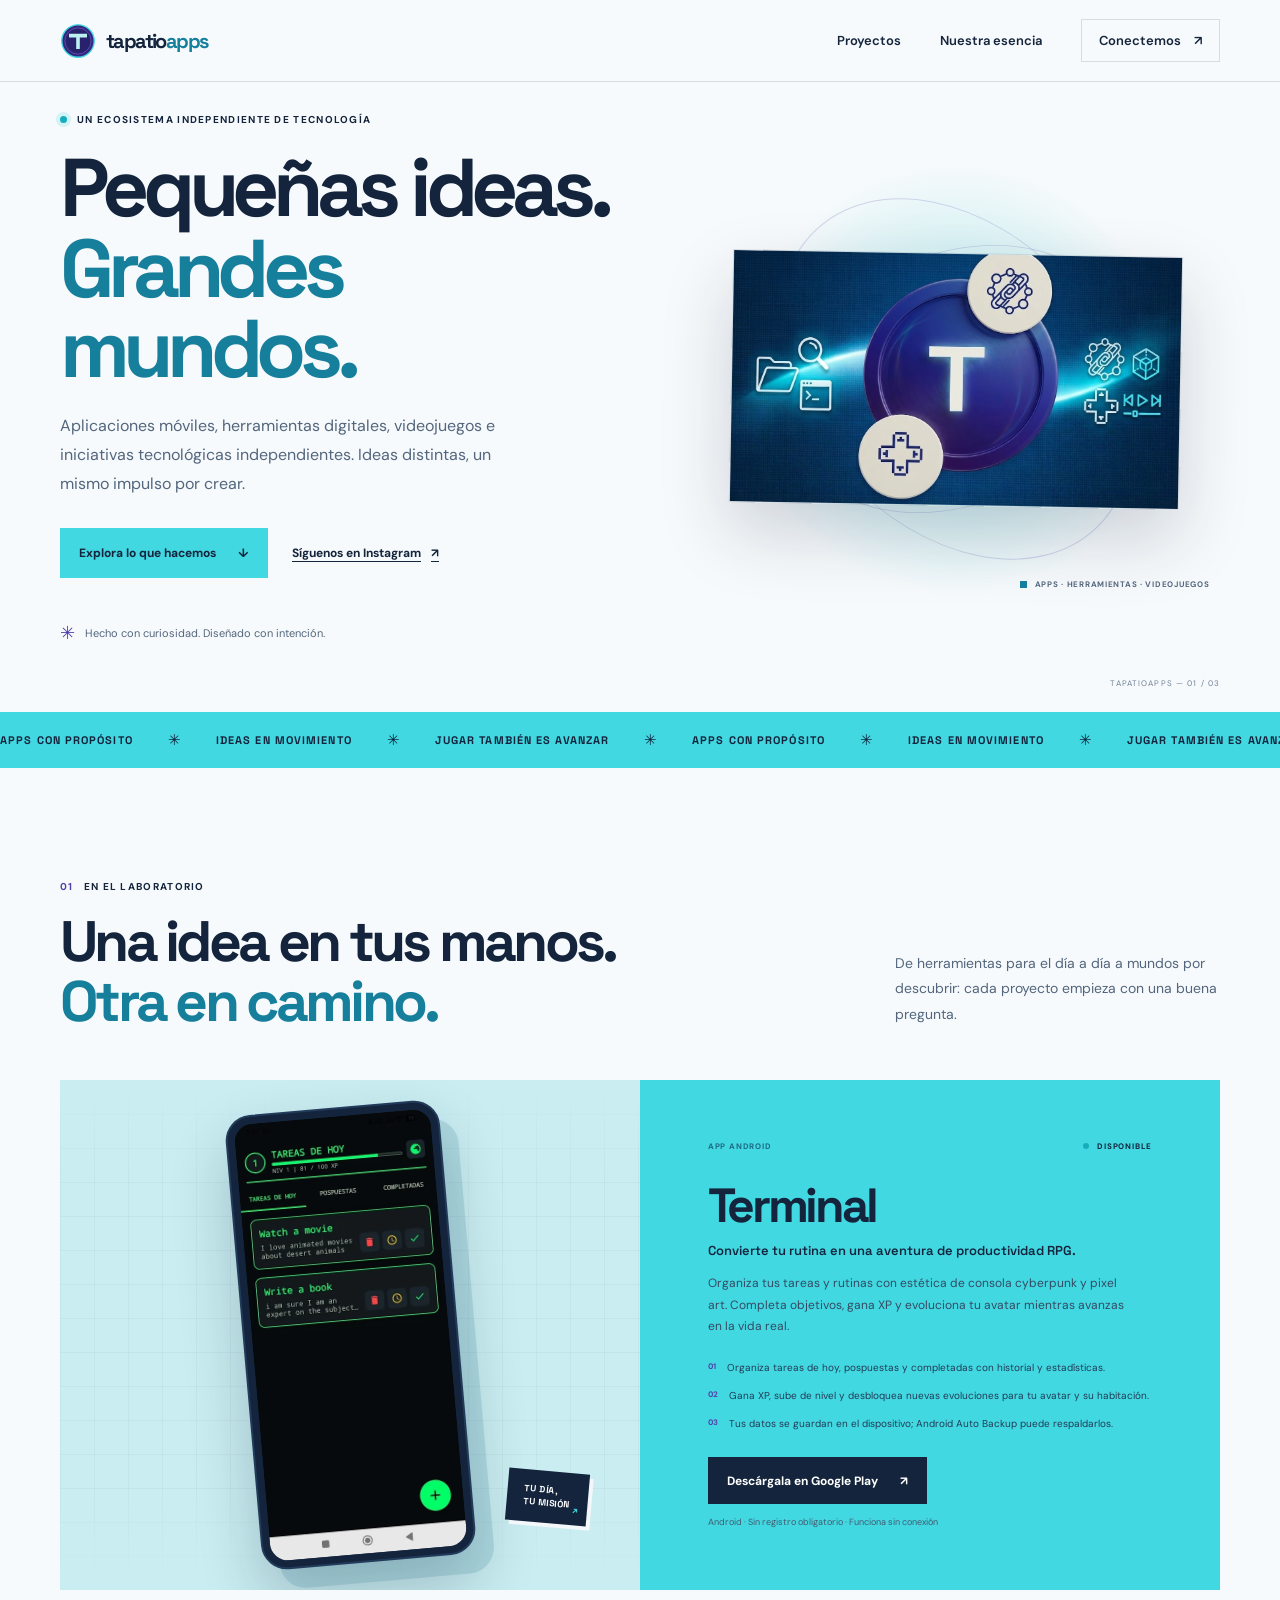
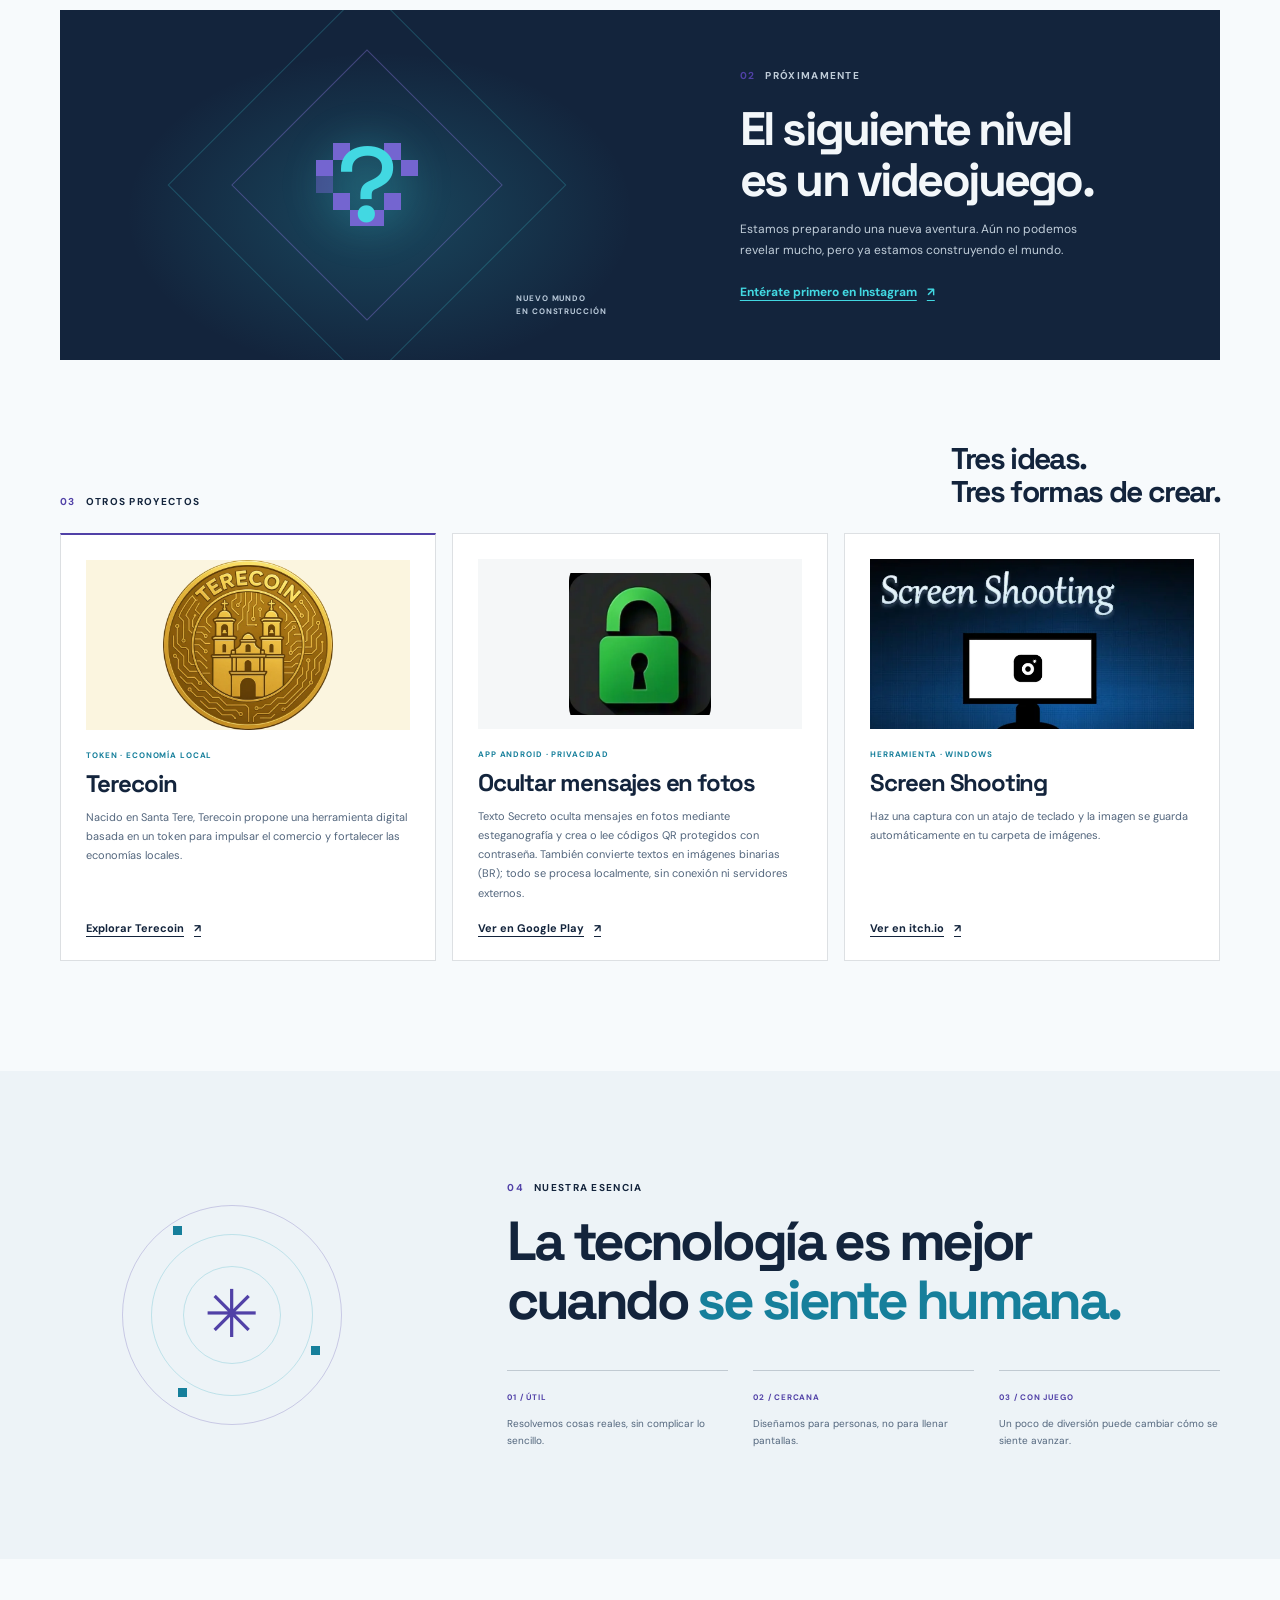
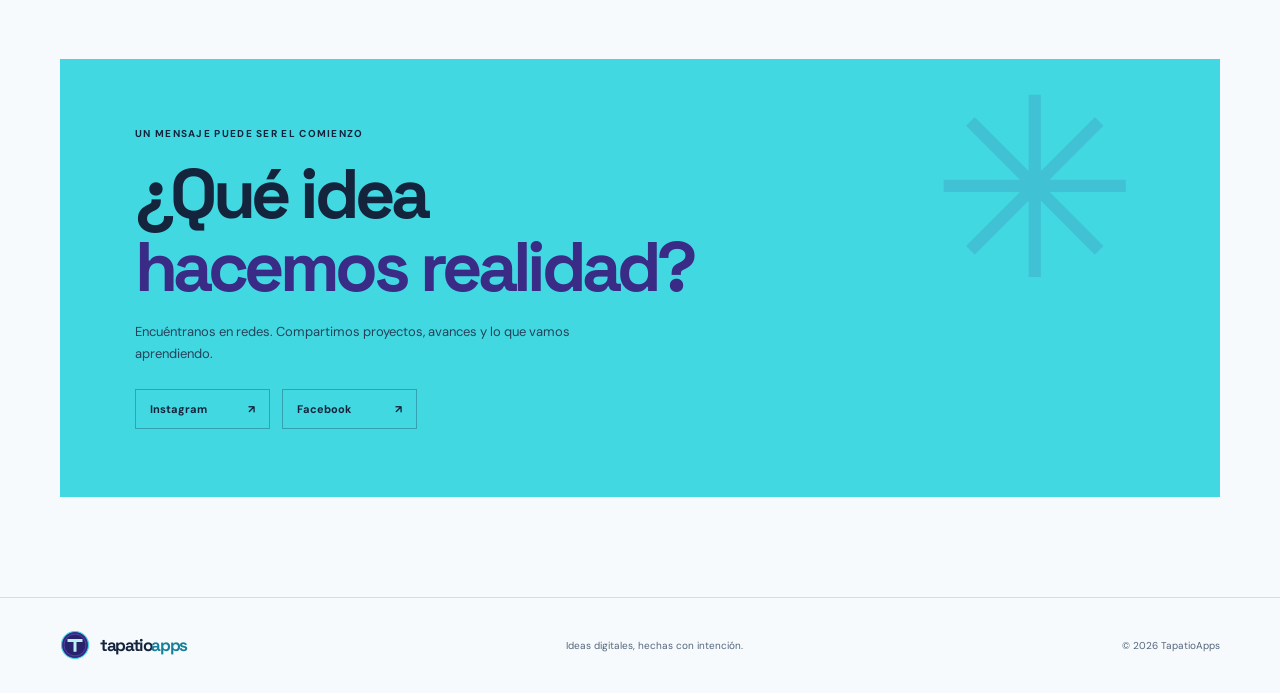
==== commit 91a29ec5: "update" ====
--- a/index.html
+++ b/index.html
@@ -6,7 +6,7 @@
     <meta name="theme-color" content="#13243c">
     <meta
       name="description"
-      content="TapatioApps crea aplicaciones y experiencias digitales. Descubre Today's Task, una lista de tareas gamificada disponible en Google Play."
+      content="TapatioApps crea aplicaciones y experiencias digitales. Descubre Terminal, una lista de tareas RPG y un organizador de hábitos disponible en Google Play."
     >
     <meta property="og:type" content="website">
     <meta property="og:title" content="TapatioApps — Ideas digitales, hechas para ti">
@@ -15,7 +15,9 @@
       content="Aplicaciones, herramientas, videojuegos y proyectos tecnológicos independientes de TapatioApps."
     >
     <title>TapatioApps — Ideas digitales, hechas para ti</title>
-    <link rel="icon" type="image/svg+xml" href="favicon.svg">
+    <link rel="icon" type="image/png" sizes="96x96" href="/favicon-96.png">
+    <link rel="icon" type="image/svg+xml" href="/favicon.svg">
+    <link rel="icon" href="/favicon.ico" sizes="any">
     <link rel="preconnect" href="https://fonts.googleapis.com">
     <link rel="preconnect" href="https://fonts.gstatic.com" crossorigin>
     <link
@@ -116,7 +118,7 @@
               <div class="task-phone">
                 <img
                   src="assets/todays-task-screen.webp"
-                  alt="Captura de Today's Task con tareas, progreso por experiencia y niveles"
+                  alt="Captura de Terminal con tareas de hoy, progreso por experiencia y niveles"
                   loading="lazy"
                 >
               </div>
@@ -124,16 +126,16 @@
             </div>
             <div class="project-content">
               <div class="project-meta"><span class="project-type">APP ANDROID</span><span class="project-live"><i></i> DISPONIBLE</span></div>
-              <h3>Today's Task</h3>
-              <p class="project-tagline">Tus pendientes, pero con ganas de jugar.</p>
+              <h3>Terminal</h3>
+              <p class="project-tagline">Convierte tu rutina en una aventura de productividad RPG.</p>
               <p class="project-description">
-                Una lista de tareas gamificada con estética pixel art. Completa tareas, gana
-                experiencia y sube de nivel mientras construyes hábitos a tu ritmo.
+                Organiza tus tareas y rutinas con estética de consola cyberpunk y pixel art.
+                Completa objetivos, gana XP y evoluciona tu avatar mientras avanzas en la vida real.
               </p>
               <ul class="feature-list">
-                <li><span>01</span> Organiza lo que toca hoy y reprograma lo pendiente.</li>
-                <li><span>02</span> Gana XP y mira cómo evoluciona tu personaje.</li>
-                <li><span>03</span> Tus tareas y progreso se guardan localmente en tu dispositivo.</li>
+                <li><span>01</span> Organiza tareas de hoy, pospuestas y completadas con historial y estadísticas.</li>
+                <li><span>02</span> Gana XP, sube de nivel y desbloquea nuevas evoluciones para tu avatar y su habitación.</li>
+                <li><span>03</span> Tus datos se guardan en el dispositivo; Android Auto Backup puede respaldarlos.</li>
               </ul>
               <a
                 class="button button-dark"
@@ -143,7 +145,7 @@
               >
                 Descárgala en Google Play <span aria-hidden="true">↗</span>
               </a>
-              <p class="platform-note">Disponible para Android · Sin cuenta externa</p>
+              <p class="platform-note">Android · Sin registro obligatorio · Funciona sin conexión</p>
             </div>
           </article>
 
@@ -191,10 +193,11 @@
                 <img src="assets/texto-secreto-app-icon.webp" alt="Icono de candado verde de Texto Secreto" loading="lazy">
               </div>
               <p class="project-meta-label">APP ANDROID · PRIVACIDAD</p>
-              <h3>Texto Secreto</h3>
-              <p>
-                Esconde mensajes dentro de fotos, protege textos con contraseña y crea o lee
-                códigos QR para compartir información privada.
+              <h3>Ocultar mensajes en fotos</h3>
+              <p>
+                Texto Secreto oculta mensajes en fotos mediante esteganografía y crea o lee
+                códigos QR protegidos con contraseña. También convierte textos en imágenes
+                binarias (BR); todo se procesa localmente, sin conexión ni servidores externos.
               </p>
               <a class="text-link" href="https://play.google.com/store/apps/details?id=tapatio.secret.text" target="_blank" rel="noopener noreferrer">
                 Ver en Google Play <span aria-hidden="true">↗</span>
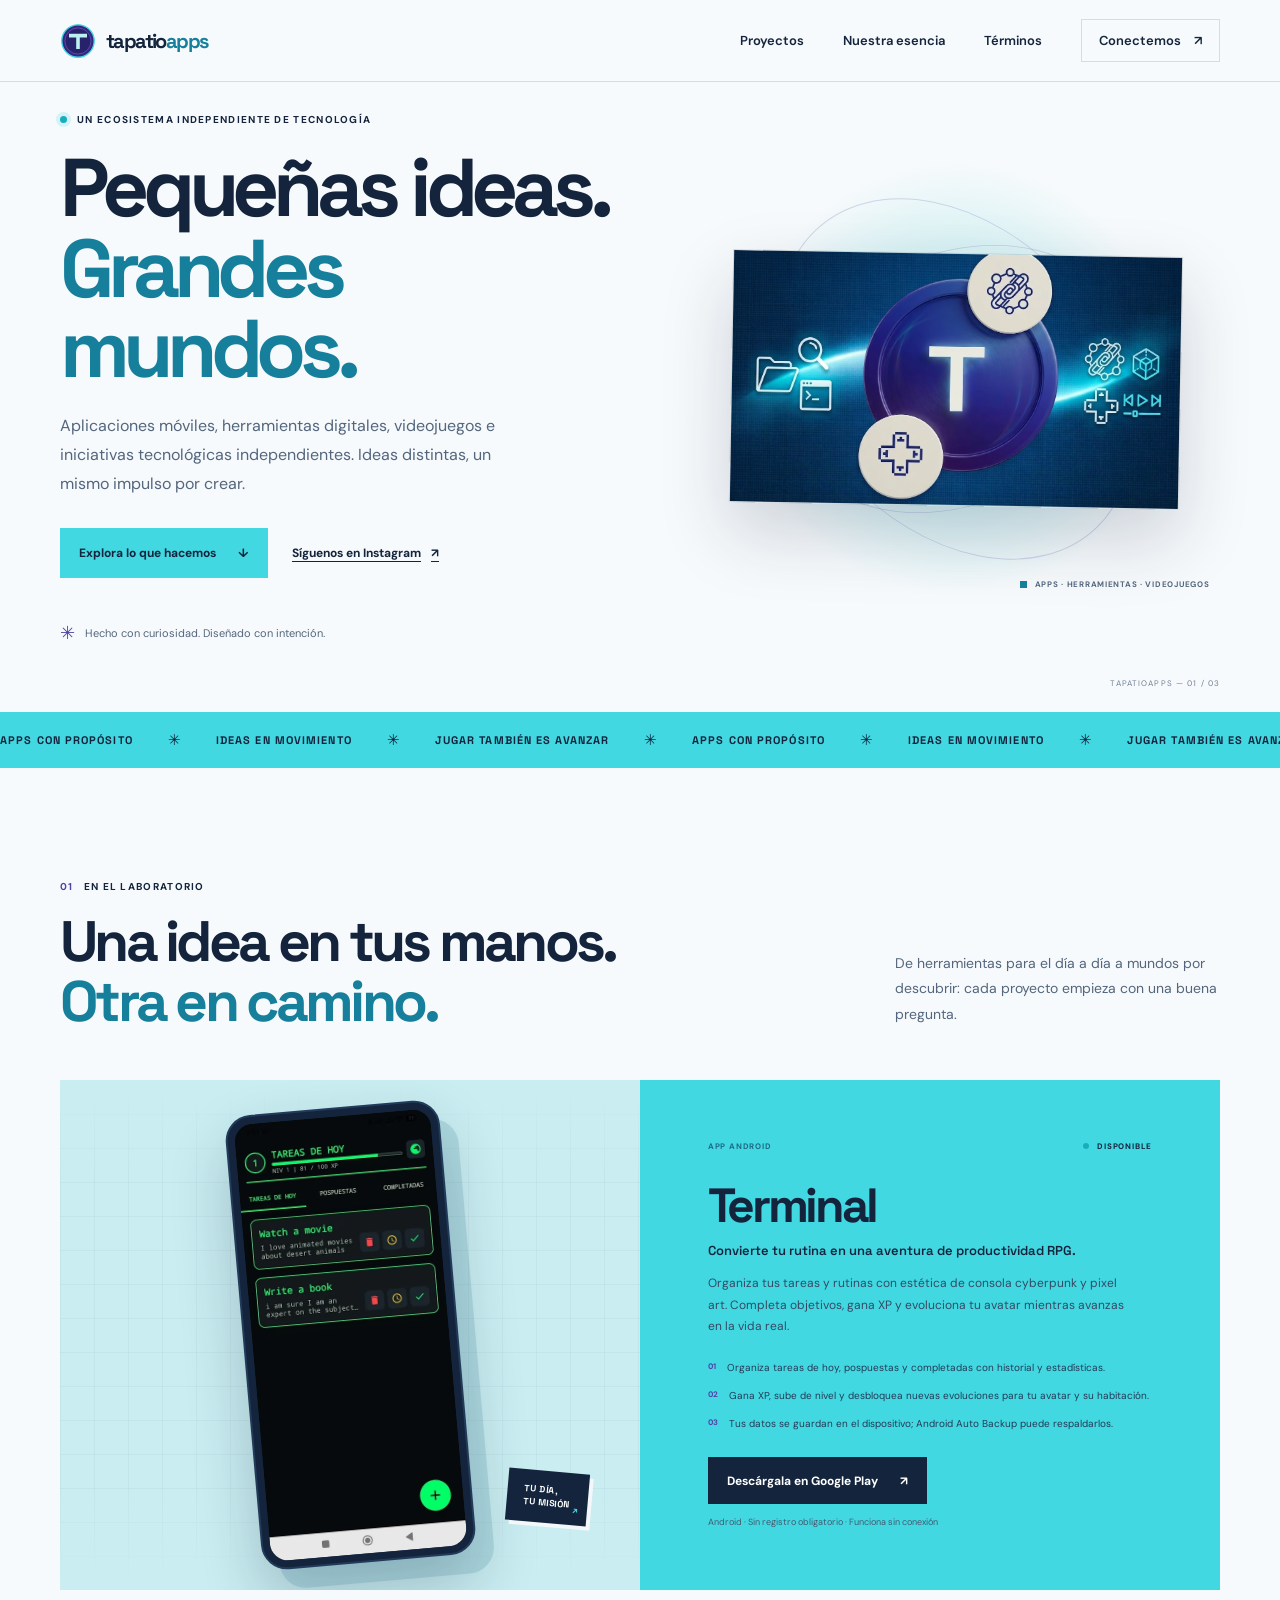
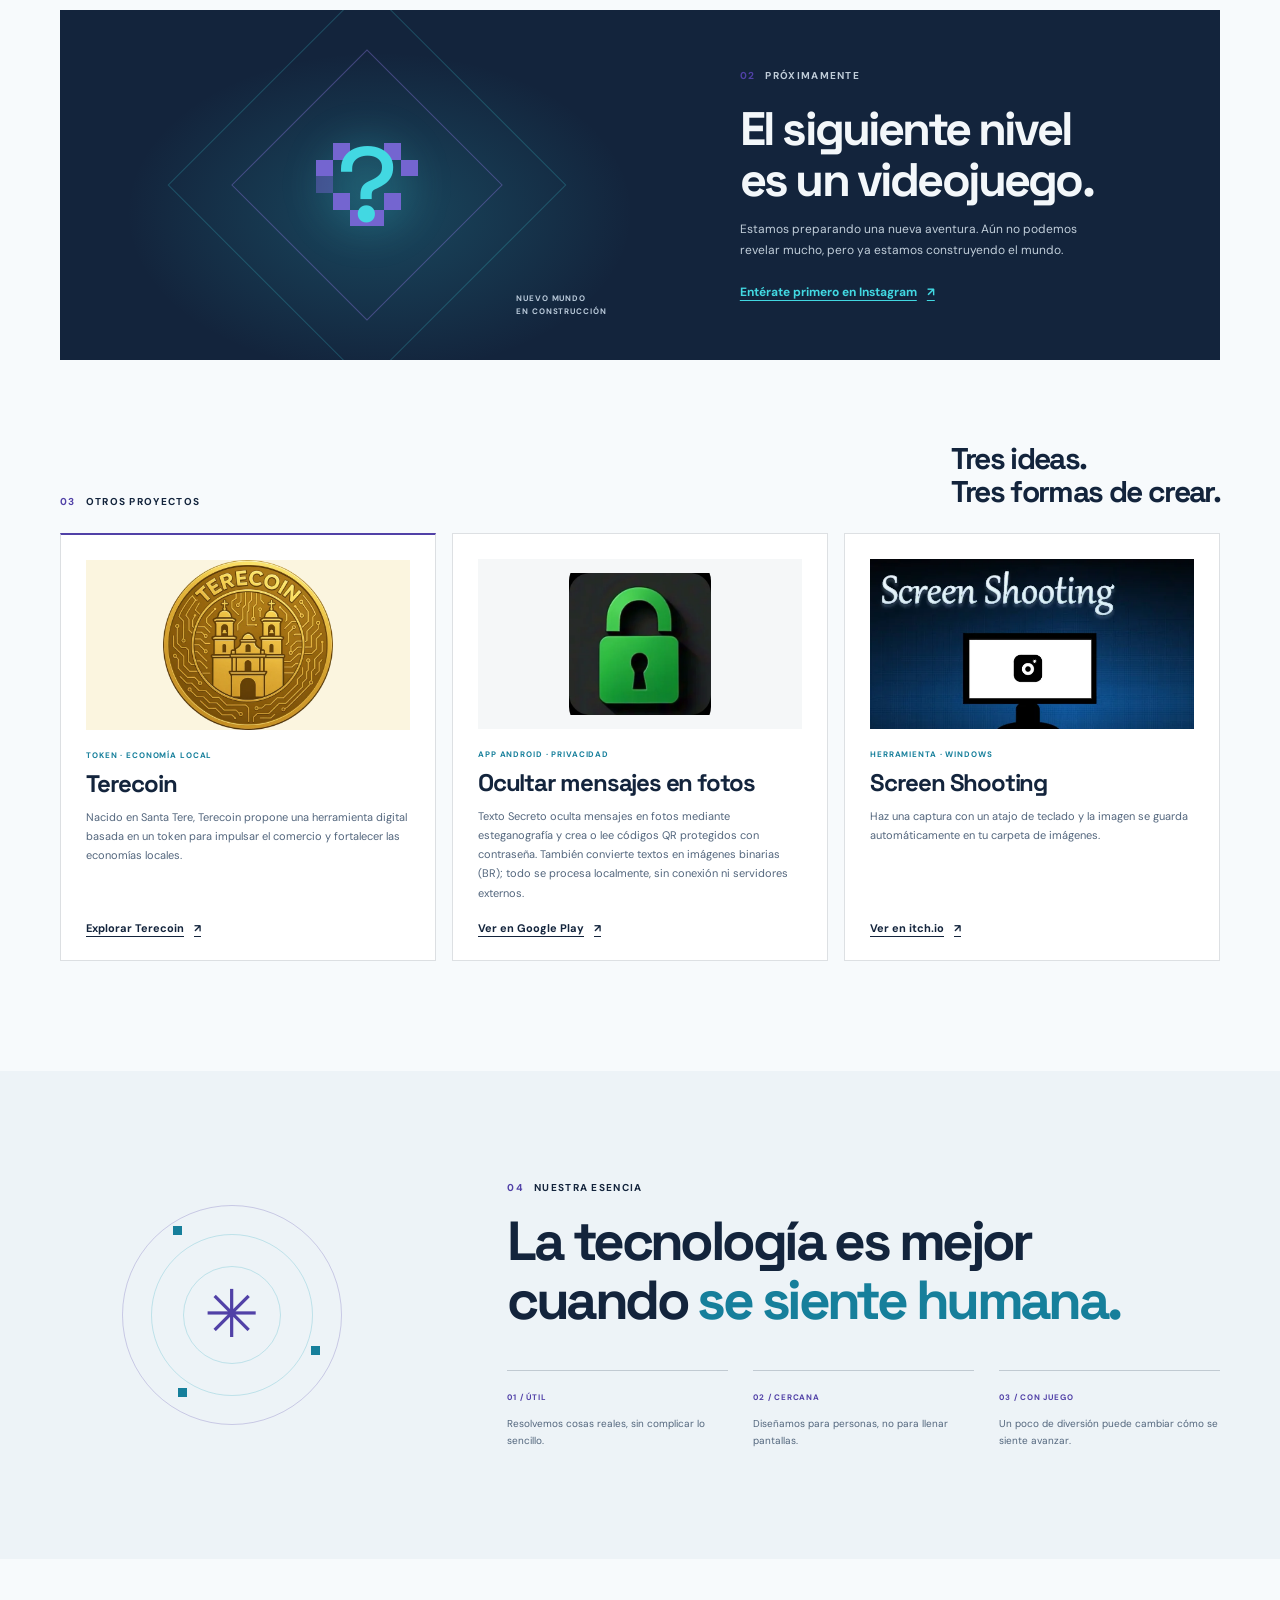
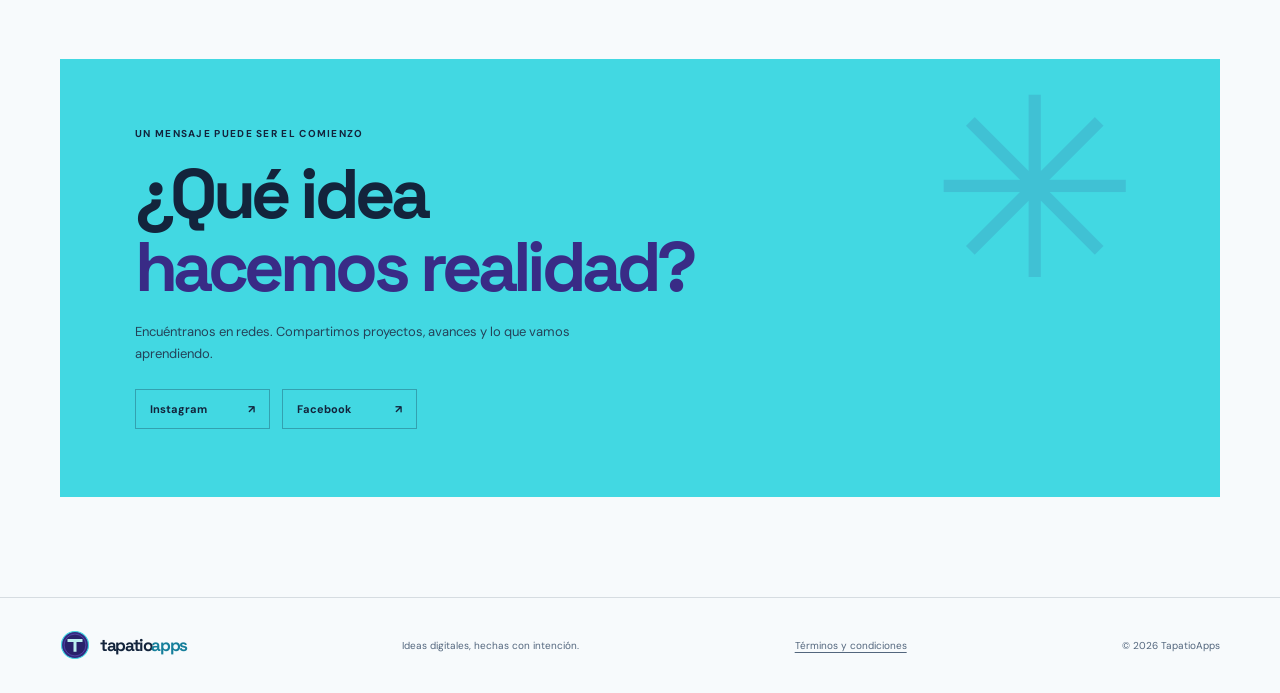
==== commit 6501afbd: "Terminos y Condiciones" ====
--- a/index.html
+++ b/index.html
@@ -53,6 +53,7 @@
         <nav class="navigation" id="primary-navigation" aria-label="Navegación principal">
           <a href="#proyectos">Proyectos</a>
           <a href="#filosofia">Nuestra esencia</a>
+          <a href="terminos.html" target="_blank" rel="noopener noreferrer">Términos</a>
           <a class="nav-cta" href="#contacto">Conectemos <span aria-hidden="true">↗</span></a>
         </nav>
       </div>
@@ -269,6 +270,7 @@
           <span class="brand-name">tapatio<span>apps</span></span>
         </a>
         <p>Ideas digitales, hechas con intención.</p>
+        <a class="footer-terms" href="terminos.html" target="_blank" rel="noopener noreferrer">Términos y condiciones</a>
         <span class="copyright">© <span id="current-year">2026</span> TapatioApps</span>
       </div>
     </footer>
--- a/styles.css
+++ b/styles.css
@@ -184,6 +184,27 @@
 .footer-inner > p, .copyright { margin: 0; color: var(--ink-soft); font-size: 10px; }
 .footer-brand .brand-mark { width: 30px; height: 30px; }
 .footer-brand .brand-name { font-size: 17px; }
+.footer-terms { color: var(--ink-soft); font-size: 10px; text-underline-offset: 3px; }
+.footer-terms:hover { color: var(--cyan-dark); }
+
+.terms-main { padding-top: 85px; padding-bottom: 100px; }
+.terms-heading { max-width: 760px; margin-bottom: 58px; }
+.terms-heading .eyebrow { margin-bottom: 20px; }
+.terms-heading h1 { margin-bottom: 14px; font-size: clamp(42px, 6vw, 68px); }
+.terms-heading h1 span { color: var(--cyan-dark); }
+.terms-updated { margin-bottom: 20px; color: var(--ink-soft); font-size: 12px; }
+.terms-intro { max-width: 680px; margin-bottom: 0; color: var(--ink-soft); font-size: 15px; line-height: 1.8; }
+.terms-layout { display: grid; grid-template-columns: 230px minmax(0, 1fr); align-items: start; gap: clamp(35px, 7vw, 90px); }
+.terms-toc { position: sticky; top: 24px; display: grid; gap: 12px; padding: 21px; border: 1px solid var(--line); background: white; }
+.terms-toc p { margin: 0 0 3px; font: 700 13px var(--display); }
+.terms-toc a { color: var(--ink-soft); font-size: 11px; line-height: 1.5; text-decoration: none; }
+.terms-toc a:hover { color: var(--cyan-dark); text-decoration: underline; text-underline-offset: 3px; }
+.terms-content { max-width: 760px; }
+.terms-content section { margin-bottom: 38px; scroll-margin-top: 25px; }
+.terms-content h2 { margin-bottom: 14px; font-size: 24px; letter-spacing: -.045em; }
+.terms-content p { margin-bottom: 13px; color: #43566d; font-size: 13px; line-height: 1.85; }
+.terms-content a:not(.terms-back-link) { color: var(--cyan-dark); text-underline-offset: 3px; }
+.terms-back-link { display: inline-flex; margin-top: 5px; font-size: 12px; font-weight: 700; text-decoration-thickness: 1px; text-underline-offset: 4px; }
 
 @media (prefers-reduced-motion: reduce) {
   *, *::before, *::after { scroll-behavior: auto !important; animation-duration: .01ms !important; animation-iteration-count: 1 !important; transition-duration: .01ms !important; }
@@ -265,4 +286,13 @@
   .footer-inner { min-height: 125px; flex-wrap: wrap; justify-content: space-between; gap: 5px 16px; padding-top: 20px; padding-bottom: 20px; }
   .footer-inner > p { order: 1; width: 100%; }
   .copyright { font-size: 9px; }
-}
+  .footer-terms { font-size: 9px; }
+  .terms-main { padding-top: 58px; padding-bottom: 65px; }
+  .terms-heading { margin-bottom: 40px; }
+  .terms-heading h1 { font-size: clamp(39px, 11vw, 56px); }
+  .terms-intro { font-size: 13px; }
+  .terms-layout { grid-template-columns: 1fr; gap: 35px; }
+  .terms-toc { position: static; gap: 10px; }
+  .terms-content h2 { font-size: 21px; }
+  .terms-content p { font-size: 12px; }
+}
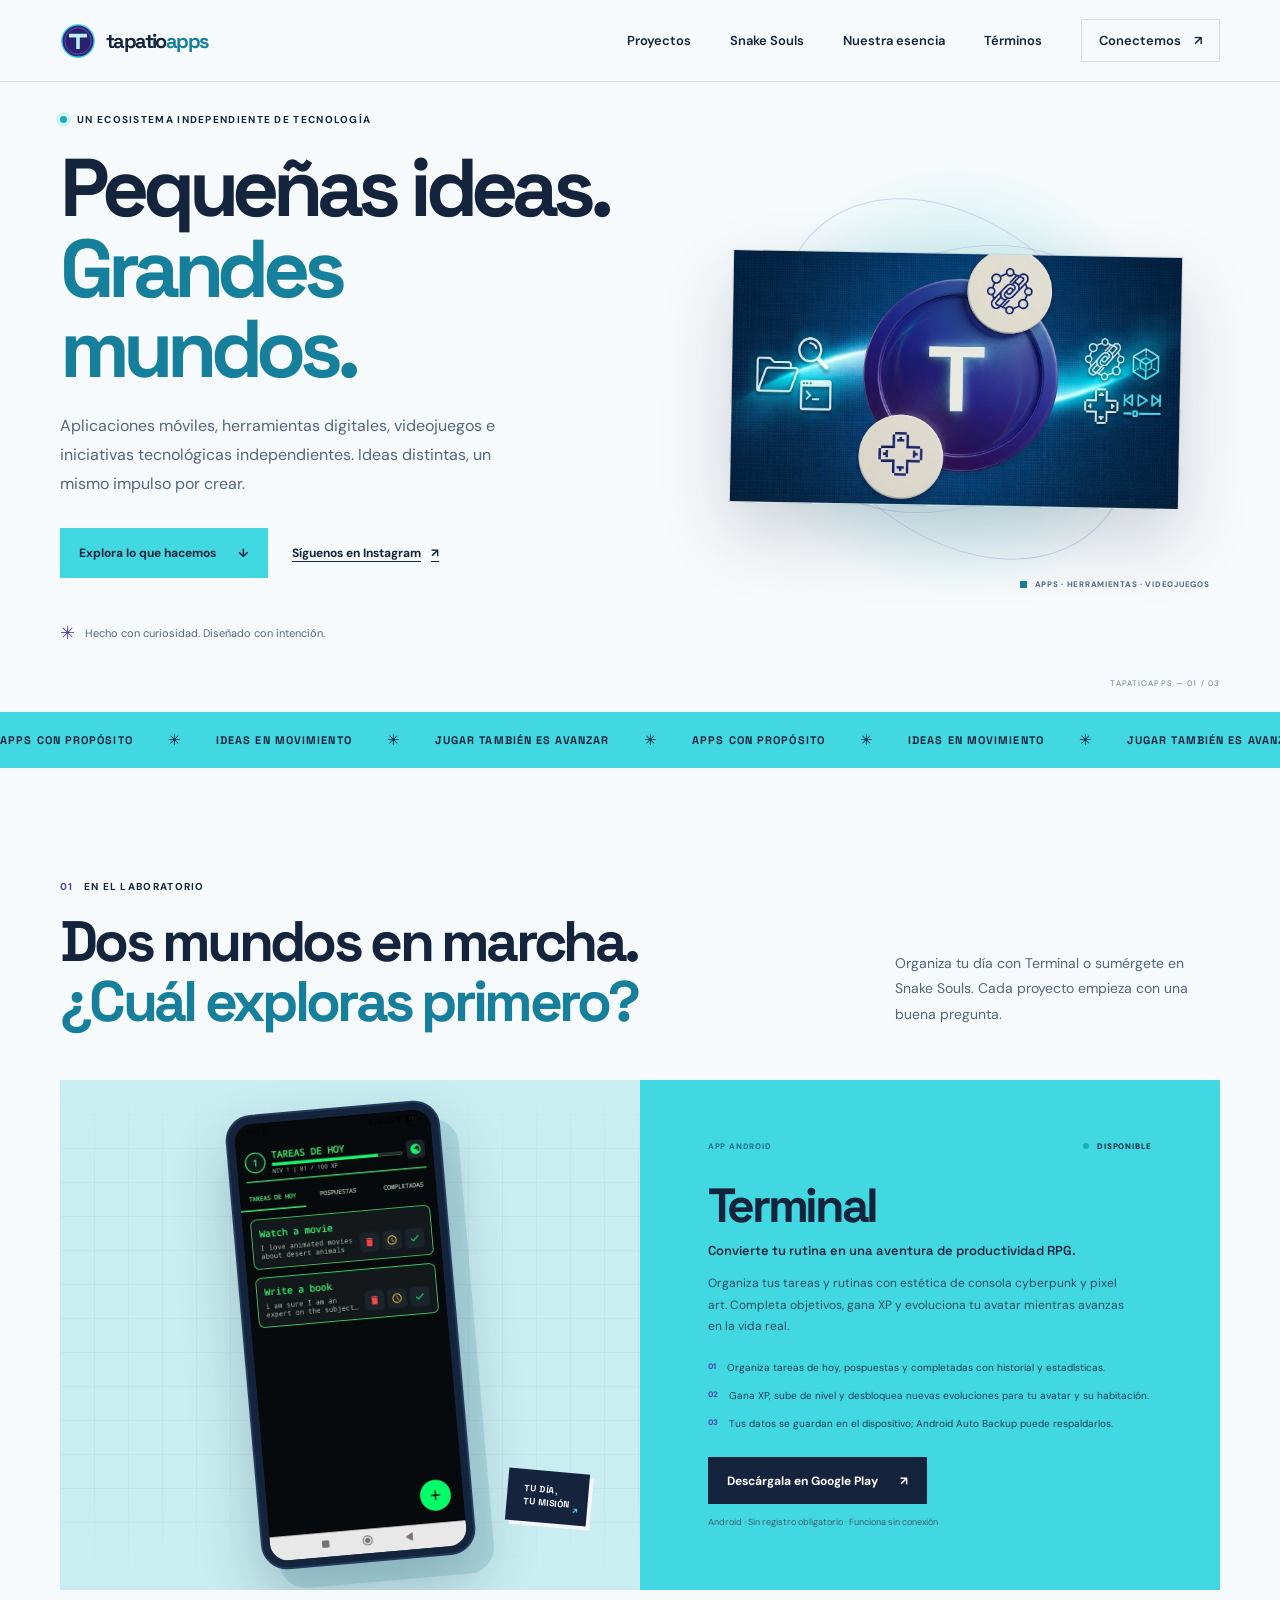
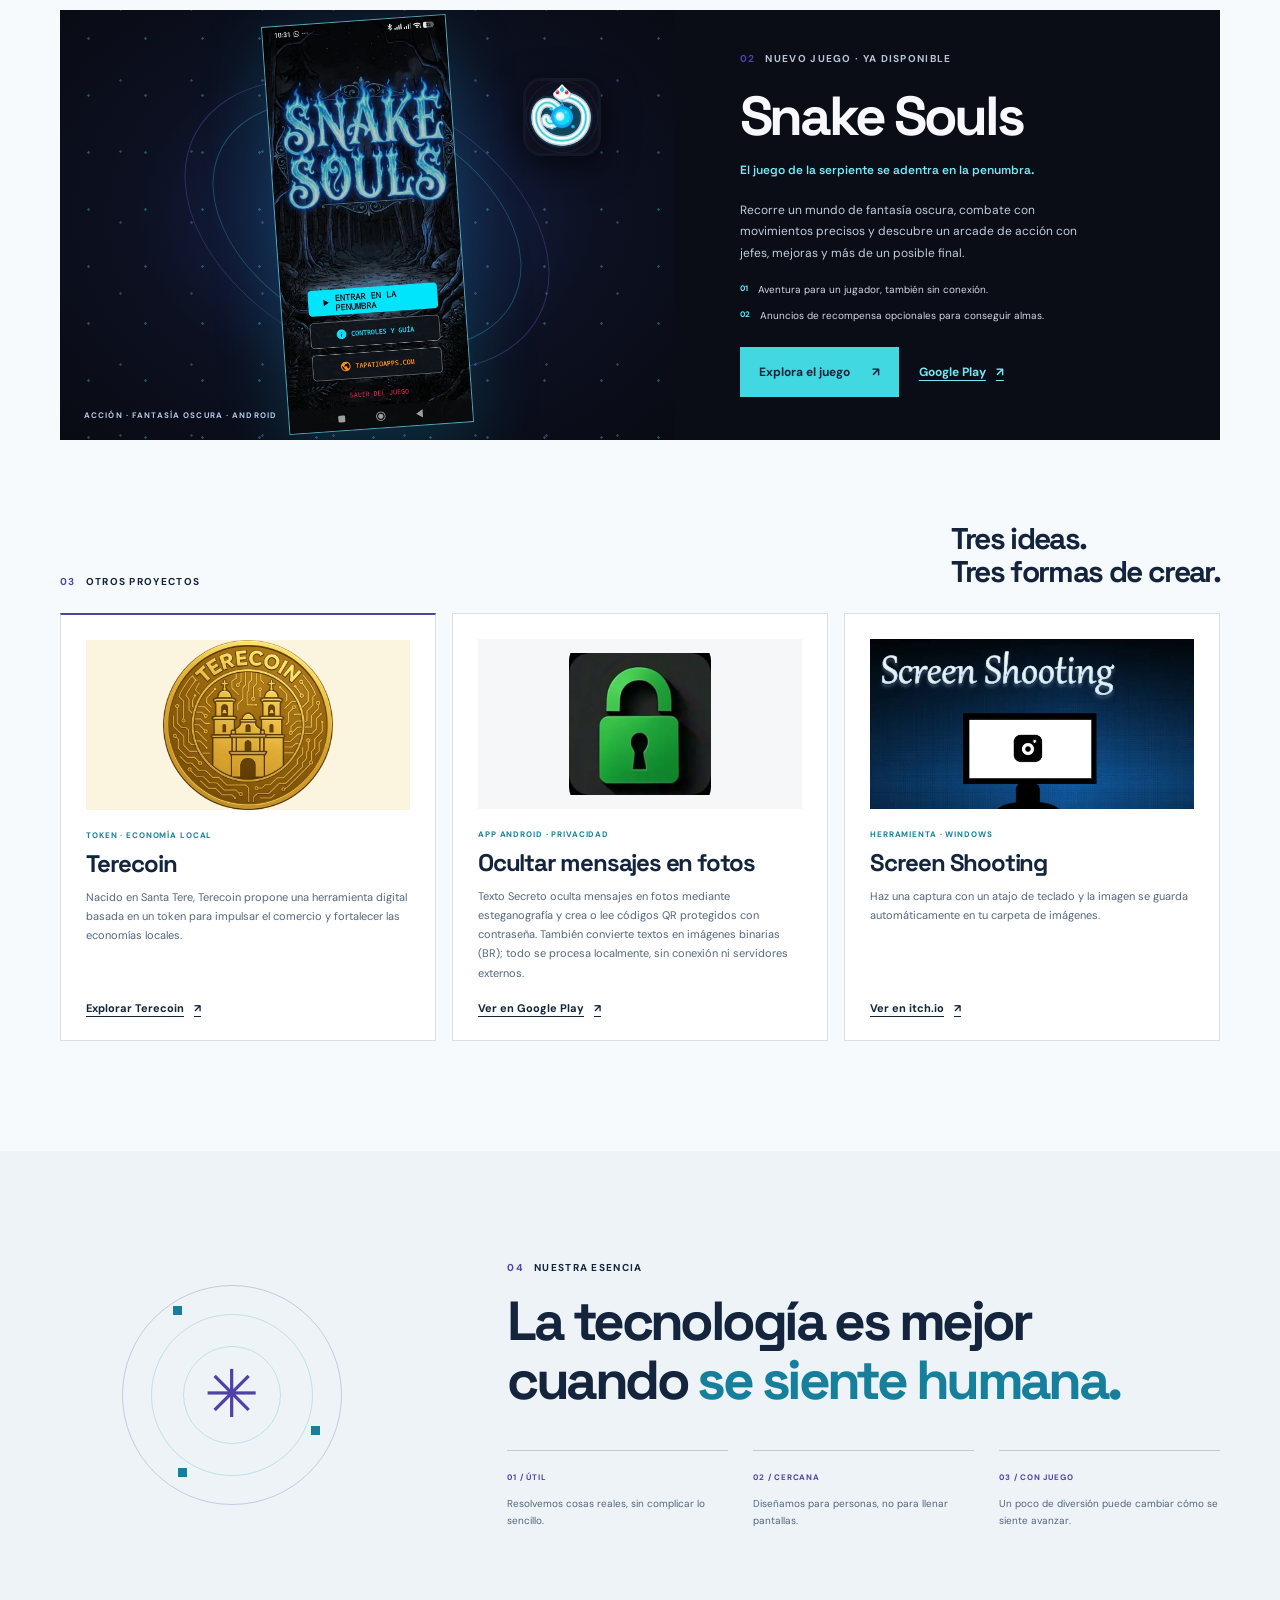
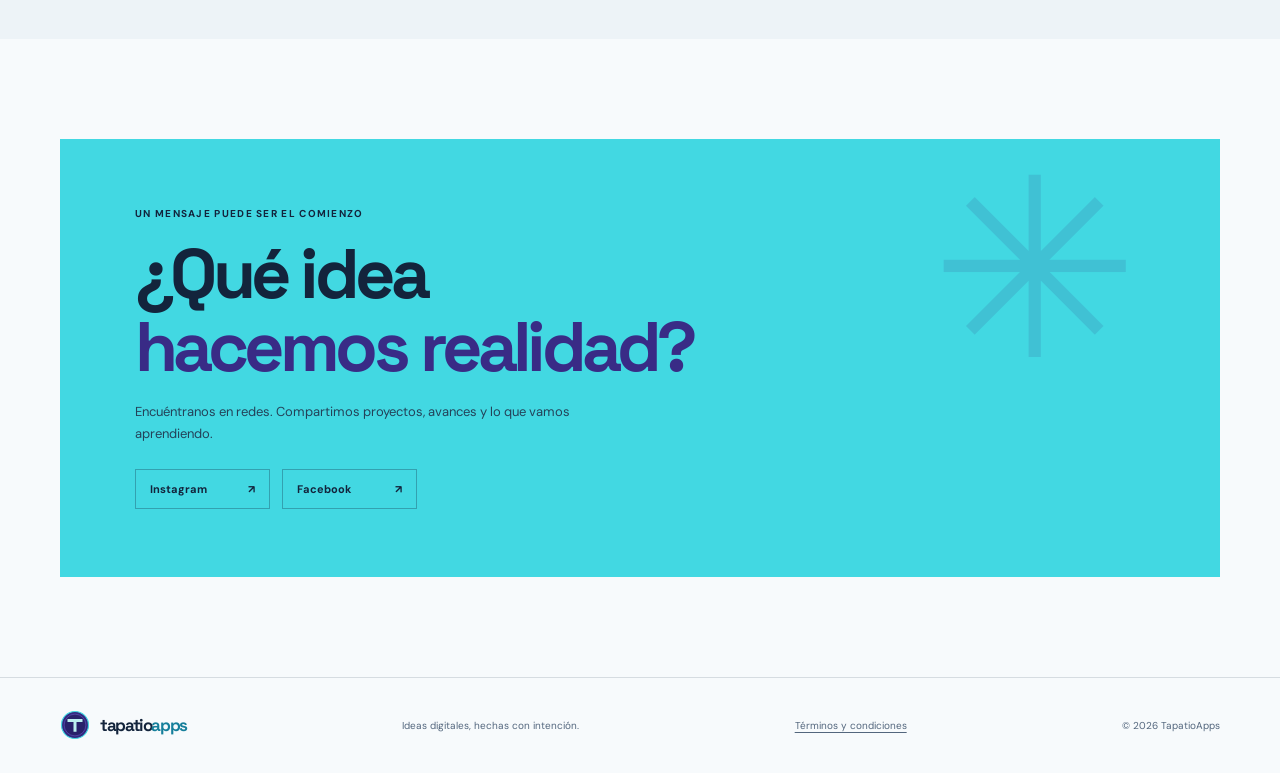
==== commit 574ba79f: "actualizamos el sitio por snake souls" ====
--- a/index.html
+++ b/index.html
@@ -6,7 +6,7 @@
     <meta name="theme-color" content="#13243c">
     <meta
       name="description"
-      content="TapatioApps crea aplicaciones y experiencias digitales. Descubre Terminal, una lista de tareas RPG y un organizador de hábitos disponible en Google Play."
+      content="Descubre Snake Souls, un juego de acción arcade y fantasía oscura para Android, además de las aplicaciones y proyectos independientes de TapatioApps."
     >
     <meta property="og:type" content="website">
     <meta property="og:title" content="TapatioApps — Ideas digitales, hechas para ti">
@@ -52,6 +52,7 @@
         </button>
         <nav class="navigation" id="primary-navigation" aria-label="Navegación principal">
           <a href="#proyectos">Proyectos</a>
+          <a href="snake-souls.html">Snake Souls</a>
           <a href="#filosofia">Nuestra esencia</a>
           <a href="terminos.html" target="_blank" rel="noopener noreferrer">Términos</a>
           <a class="nav-cta" href="#contacto">Conectemos <span aria-hidden="true">↗</span></a>
@@ -105,11 +106,11 @@
           <div class="section-heading">
             <div>
               <p class="eyebrow"><span class="section-number">01</span> En el laboratorio</p>
-              <h2>Una idea en tus manos.<br><span>Otra en camino.</span></h2>
+              <h2>Dos mundos en marcha.<br><span>¿Cuál exploras primero?</span></h2>
             </div>
             <p class="section-intro">
-              De herramientas para el día a día a mundos por descubrir: cada proyecto empieza
-              con una buena pregunta.
+              Organiza tu día con Terminal o sumérgete en Snake Souls. Cada proyecto empieza con
+              una buena pregunta.
             </p>
           </div>
 
@@ -150,23 +151,50 @@
             </div>
           </article>
 
-          <article class="project-card next-card">
-            <div class="next-visual" aria-hidden="true">
-              <div class="next-glow"></div>
-              <div class="next-pixels"><i></i><i></i><i></i><i></i><i></i><i></i><i></i><i></i><i></i></div>
-              <span class="next-question">?</span>
-              <span class="next-label">NUEVO MUNDO<br>EN CONSTRUCCIÓN</span>
+          <article class="project-card next-card snake-home-card" id="snake-souls">
+            <div class="snake-teaser-visual">
+              <span class="snake-teaser-orbit orbit-a" aria-hidden="true"></span>
+              <span class="snake-teaser-orbit orbit-b" aria-hidden="true"></span>
+              <figure class="snake-teaser-screen">
+                <img
+                  src="assets/snake-souls-screen-01.webp"
+                  alt="Pantalla de título de Snake Souls, con un bosque oscuro y botones de juego en turquesa"
+                  loading="lazy"
+                >
+              </figure>
+              <img
+                class="snake-teaser-icon"
+                src="assets/snake-souls-icon.webp"
+                alt=""
+                loading="lazy"
+              >
+              <span class="snake-teaser-label">ACCIÓN · FANTASÍA OSCURA · ANDROID</span>
             </div>
             <div class="next-content">
-              <p class="eyebrow"><span class="section-number">02</span> Próximamente</p>
-              <h3>El siguiente nivel<br>es un videojuego.</h3>
+              <p class="eyebrow"><span class="section-number">02</span> Nuevo juego · Ya disponible</p>
+              <h3>Snake Souls</h3>
+              <p class="snake-home-tagline">El juego de la serpiente se adentra en la penumbra.</p>
               <p>
-                Estamos preparando una nueva aventura. Aún no podemos revelar mucho, pero ya
-                estamos construyendo el mundo.
-              </p>
-              <a class="text-link" href="https://www.instagram.com/tapatioapps/" target="_blank" rel="noopener noreferrer">
-                Entérate primero en Instagram <span aria-hidden="true">↗</span>
-              </a>
+                Recorre un mundo de fantasía oscura, combate con movimientos precisos y descubre
+                un arcade de acción con jefes, mejoras y más de un posible final.
+              </p>
+              <ul class="snake-home-features">
+                <li><span>01</span> Aventura para un jugador, también sin conexión.</li>
+                <li><span>02</span> Anuncios de recompensa opcionales para conseguir almas.</li>
+              </ul>
+              <div class="snake-home-actions">
+                <a class="button button-primary" href="snake-souls.html">
+                  Explora el juego <span aria-hidden="true">↗</span>
+                </a>
+                <a
+                  class="text-link"
+                  href="https://play.google.com/store/apps/details?id=tapatioapps.snakesouls"
+                  target="_blank"
+                  rel="noopener noreferrer"
+                >
+                  Google Play <span aria-hidden="true">↗</span>
+                </a>
+              </div>
             </div>
           </article>
 
--- a/styles.css
+++ b/styles.css
@@ -296,3 +296,188 @@
   .terms-content h2 { font-size: 21px; }
   .terms-content p { font-size: 12px; }
 }
+
+.snake-home-card { margin-top: 20px; background: #0a0c16; color: #f3f5fa; }
+.snake-teaser-visual { position: relative; display: grid; min-height: 430px; overflow: hidden; place-items: center; isolation: isolate; background: radial-gradient(ellipse at 50% 48%, #182754 0%, #0c1020 55%, #090b13 100%); }
+.snake-teaser-visual::before { position: absolute; z-index: -1; inset: 0; background-image: radial-gradient(#4eeaff 1px, transparent 1.5px), radial-gradient(#aa91ff 1px, transparent 1.5px); background-position: 0 0, 25px 35px; background-size: 57px 57px, 71px 71px; content: ""; opacity: .3; }
+.snake-teaser-orbit { position: absolute; width: 330px; height: 330px; border: 1px solid rgba(67, 225, 241, .28); border-radius: 50%; transform: rotate(28deg) scaleY(.66); animation: snake-orbit 22s linear infinite; }
+.snake-teaser-orbit.orbit-b { width: 390px; height: 390px; border-color: rgba(159, 122, 255, .26); animation-direction: reverse; animation-duration: 31s; }
+.snake-teaser-screen { position: relative; width: 185px; margin: 0; overflow: hidden; border: 1px solid rgba(121, 233, 255, .68); box-shadow: 0 18px 70px rgba(13, 195, 234, .2); transform: rotate(-4deg); }
+.snake-teaser-screen img { display: block; width: 100%; }
+.snake-teaser-icon { position: absolute; top: 16%; right: 12%; width: 78px; border: 3px solid #131828; border-radius: 19px; box-shadow: 0 10px 35px rgba(0, 0, 0, .6); animation: snake-float 5s ease-in-out infinite; }
+.snake-teaser-label { position: absolute; bottom: 20px; left: 24px; color: #b7c8e7; font-size: 8px; font-weight: 700; letter-spacing: .14em; }
+.snake-home-card .next-content { padding-top: 42px; padding-bottom: 42px; }
+.snake-home-card .next-content .eyebrow { color: #b8c5d6; }
+.snake-home-card .next-content h3 { color: #f8f8fc; font-size: clamp(40px, 4.5vw, 55px); }
+.snake-home-tagline { margin: 0 0 14px; font: 600 14px/1.5 var(--display); }
+.snake-home-card .next-content > .snake-home-tagline { color: #77ecf5; }
+.snake-home-card .next-content > p:not(.eyebrow) { margin-bottom: 18px; }
+.snake-home-features { display: grid; gap: 10px; margin: 0 0 23px; padding: 0; list-style: none; }
+.snake-home-features li { display: flex; gap: 10px; color: #d3d9e7; font-size: 10px; line-height: 1.6; }
+.snake-home-features li span { color: #61e6f4; font-size: 8px; font-weight: 700; }
+.snake-home-actions { display: flex; flex-wrap: wrap; align-items: center; gap: 20px; }
+.snake-home-actions .text-link { color: #75e7f2; }
+
+.snake-page { --snake-night: #090b14; --snake-panel: #111624; --snake-mist: #a7b3c9; --snake-cyan: #40e3f2; --snake-violet: #9c83ff; background: var(--snake-night); color: #f1f3fa; }
+.snake-page .site-header { position: relative; z-index: 4; border-color: rgba(180, 196, 231, .13); background: rgba(9, 11, 20, .95); }
+.snake-page .brand-name { color: #f1f3fa; }
+.snake-page .brand-name span { color: var(--snake-cyan); }
+.snake-page .navigation { color: #dce2f1; }
+.snake-page .navigation a:hover { color: var(--snake-cyan); }
+.snake-page .navigation .nav-cta { border-color: rgba(180, 196, 231, .25); }
+.snake-page .menu-toggle { border-color: rgba(180, 196, 231, .28); }
+.snake-page .menu-toggle span { background: #f1f3fa; }
+.snake-page .navigation.is-open { border-color: rgba(180, 196, 231, .16); background: #0d111d; }
+.snake-page .site-footer { border-top: 1px solid rgba(180, 196, 231, .13); background: #080a11; color: #c3cada; }
+.snake-page .footer-terms { color: #c3cada; }
+
+.snake-hero { position: relative; overflow: hidden; isolation: isolate; background: radial-gradient(ellipse at 75% 48%, #14264a 0%, #0c1222 34%, #090b14 72%); }
+.snake-hero::before { position: absolute; z-index: -1; inset: 0; background-image: radial-gradient(rgba(106, 229, 248, .9) .7px, transparent 1.4px), radial-gradient(rgba(157, 125, 255, .65) .8px, transparent 1.6px); background-position: 4px 11px, 31px 43px; background-size: 73px 73px, 109px 109px; content: ""; opacity: .22; }
+.snake-hero-inner { display: grid; min-height: 700px; grid-template-columns: 1fr .9fr; align-items: center; gap: 5%; padding-top: 65px; padding-bottom: 75px; }
+.snake-hero-copy { position: relative; z-index: 1; }
+.snake-page .snake-hero .eyebrow { margin-bottom: 28px; color: #aeb8d0; font-size: 9px; }
+.snake-status-dot { width: 7px; height: 7px; border-radius: 50%; background: var(--snake-cyan); box-shadow: 0 0 14px var(--snake-cyan); }
+.snake-page .snake-hero h1 { margin-bottom: 24px; color: #f5f4fa; font-size: clamp(68px, 9vw, 116px); line-height: .8; letter-spacing: -.09em; }
+.snake-hero h1 span { color: var(--snake-cyan); text-shadow: 0 0 34px rgba(64, 227, 242, .24); }
+.snake-hero-tagline { margin-bottom: 14px; color: #dbe0ef; font: 600 17px/1.5 var(--display); }
+.snake-hero-description { max-width: 475px; margin-bottom: 27px; color: var(--snake-mist); font-size: 13px; line-height: 1.9; }
+.snake-hero-actions { display: flex; flex-wrap: wrap; align-items: center; gap: 22px; }
+.button-soul { position: relative; background: var(--snake-cyan); color: #08111b; box-shadow: 0 0 30px rgba(64, 227, 242, .17); }
+.button-soul:hover { background: #8af2fa; }
+.snake-text-link { color: #d2d9ec; font-size: 11px; font-weight: 700; text-decoration-thickness: 1px; text-underline-offset: 4px; }
+.snake-text-link:hover { color: var(--snake-cyan); }
+.snake-quick-facts { display: flex; flex-wrap: wrap; gap: 20px; margin: 46px 0 0; padding: 15px 0 0; border-top: 1px solid rgba(187, 200, 230, .16); list-style: none; }
+.snake-quick-facts li { display: flex; align-items: center; gap: 8px; color: #bdc7dc; font-size: 9px; }
+.snake-quick-facts li span { color: var(--snake-cyan); font: 700 8px var(--display); }
+.snake-hero-art { position: relative; display: grid; min-height: 515px; place-items: center; isolation: isolate; }
+.snake-hero-glow { position: absolute; z-index: -2; width: min(96%, 430px); aspect-ratio: 1; border-radius: 50%; background: radial-gradient(circle, rgba(42, 211, 231, .19), rgba(81, 60, 160, .09) 48%, transparent 70%); filter: blur(7px); animation: snake-glow 7s ease-in-out infinite alternate; }
+.snake-hero-ring { position: absolute; z-index: -1; width: 380px; height: 380px; border: 1px solid rgba(89, 226, 242, .34); border-radius: 50%; transform: rotate(-26deg) scaleY(.68); animation: snake-orbit 26s linear infinite; }
+.snake-hero-ring::before, .snake-hero-ring::after { position: absolute; top: 49%; left: -5px; width: 9px; height: 9px; border-radius: 50%; background: var(--snake-cyan); box-shadow: 0 0 16px var(--snake-cyan); content: ""; }
+.snake-hero-ring::after { top: 13%; left: auto; right: 8%; width: 5px; height: 5px; background: var(--snake-violet); box-shadow: 0 0 13px var(--snake-violet); }
+.snake-hero-ring.ring-two { width: 440px; height: 440px; border-color: rgba(163, 130, 255, .2); transform: rotate(39deg) scaleY(.68); animation-direction: reverse; animation-duration: 34s; }
+.snake-title-screen { position: relative; width: clamp(220px, 23vw, 285px); margin: 0; overflow: hidden; border: 1px solid rgba(136, 235, 248, .65); background: #0b1019; box-shadow: 0 24px 90px rgba(0, 0, 0, .56), 0 0 40px rgba(40, 191, 230, .17); transform: rotate(3deg); }
+.snake-title-screen img { display: block; width: 100%; }
+.snake-title-screen figcaption { position: absolute; right: 0; bottom: 0; left: 0; padding: 13px 10px; background: linear-gradient(transparent, rgba(5, 8, 15, .95)); color: #95eff7; font: 700 8px var(--display); letter-spacing: .16em; text-align: center; }
+.snake-floating-icon { position: absolute; right: 7%; bottom: 12%; width: 94px; border: 4px solid #111624; border-radius: 23px; box-shadow: 0 15px 40px rgba(0, 0, 0, .58); animation: snake-float 5s ease-in-out infinite; }
+.snake-coordinate { position: absolute; top: 12%; right: 4%; color: #9baac6; font: 700 8px var(--display); letter-spacing: .16em; writing-mode: vertical-rl; }
+.snake-hero-bottom { position: absolute; right: max(32px, calc((100% - 1160px) / 2)); bottom: 24px; display: flex; align-items: center; gap: 10px; color: #75839e; font-size: 8px; font-weight: 700; letter-spacing: .15em; }
+.snake-hero-bottom span { width: 7px; height: 7px; border: 1px solid var(--snake-cyan); border-radius: 50%; box-shadow: 0 0 12px rgba(64, 227, 242, .8); }
+
+.snake-section { padding: 100px 0; }
+.snake-eyebrow { display: flex; align-items: center; gap: 10px; margin: 0 0 18px; color: #8b99b6; font-size: 9px; font-weight: 700; letter-spacing: .15em; }
+.snake-eyebrow span { color: var(--snake-cyan); }
+.snake-section-heading h2, .snake-gallery-heading h2, .snake-details-heading h2 { margin: 0; color: #f2f3f8; font: 600 clamp(38px, 5vw, 58px)/1.04 var(--display); letter-spacing: -.07em; }
+.snake-section-heading h2 span, .snake-gallery-heading h2 span, .snake-details-heading h2 span { color: var(--snake-cyan); }
+.snake-intro-grid { display: grid; grid-template-columns: 1fr 1fr; gap: 8%; margin: 37px 0 42px; }
+.snake-lead { max-width: 500px; margin: 0; color: #e2e7f3; font: 500 18px/1.7 var(--display); letter-spacing: -.02em; }
+.snake-body-copy { max-width: 480px; margin: 0; color: var(--snake-mist); font-size: 12px; line-height: 1.95; }
+.snake-feature-grid { display: grid; grid-template-columns: repeat(3, 1fr); gap: 14px; }
+.snake-feature-card { position: relative; min-height: 220px; overflow: hidden; padding: 26px; border: 1px solid rgba(157, 177, 218, .16); background: linear-gradient(140deg, #121828, #0d111c); }
+.snake-feature-card::before { position: absolute; top: -50px; right: -40px; width: 150px; height: 150px; border: 1px solid rgba(64, 227, 242, .12); border-radius: 50%; content: ""; }
+.snake-feature-number { color: var(--snake-cyan); font-size: 8px; font-weight: 700; letter-spacing: .14em; }
+.snake-feature-card h3 { max-width: 220px; margin: 28px 0 10px; color: #f1f3fa; font-size: 22px; letter-spacing: -.05em; }
+.snake-feature-card p { max-width: 255px; margin: 0; color: var(--snake-mist); font-size: 10px; line-height: 1.8; }
+.snake-feature-symbol { position: absolute; top: 17px; right: 19px; color: rgba(102, 233, 246, .8); font: 24px var(--display); }
+
+.snake-gallery-section { overflow: hidden; background: linear-gradient(180deg, #0c101b, #0a0d16); }
+.snake-gallery-heading { display: flex; align-items: end; justify-content: space-between; gap: 30px; margin-bottom: 34px; }
+.snake-gallery-heading > p { max-width: 250px; margin: 0 0 4px; color: #8996ae; font-size: 10px; line-height: 1.8; }
+.snake-gallery { display: grid; grid-template-columns: repeat(5, minmax(0, 1fr)); gap: 13px; }
+.snake-gallery-card { min-width: 0; margin: 0; }
+.snake-gallery-image { overflow: hidden; border: 1px solid rgba(110, 221, 240, .24); background: #07090e; box-shadow: 0 12px 30px rgba(0, 0, 0, .24); }
+.snake-gallery-image img { display: block; width: 100%; aspect-ratio: 9 / 20; object-fit: cover; transition: transform .6s cubic-bezier(.2, .7, .2, 1), filter .4s ease; }
+.snake-gallery-card:hover .snake-gallery-image img { filter: brightness(1.13); transform: scale(1.035); }
+.snake-gallery-card figcaption { display: flex; gap: 9px; padding-top: 12px; color: #c6cee0; font-size: 9px; line-height: 1.5; }
+.snake-gallery-card figcaption span { color: var(--snake-cyan); font: 700 8px var(--display); }
+
+.snake-details-section { background: radial-gradient(ellipse at 90% 20%, rgba(52, 48, 101, .2), transparent 40%); }
+.snake-details-heading { margin-bottom: 36px; }
+.snake-details-layout { display: grid; grid-template-columns: 1fr .78fr; gap: 7%; align-items: start; }
+.snake-details-list { border-top: 1px solid rgba(157, 177, 218, .19); }
+.snake-details-list > div { display: grid; grid-template-columns: minmax(155px, .7fr) 1.3fr; gap: 20px; padding: 17px 0; border-bottom: 1px solid rgba(157, 177, 218, .17); }
+.snake-details-list span { color: #8492ac; font-size: 8px; font-weight: 700; letter-spacing: .12em; }
+.snake-details-list strong { color: #e6e9f2; font-size: 11px; font-weight: 600; }
+.snake-privacy-card { position: relative; overflow: hidden; padding: 30px; border: 1px solid rgba(64, 227, 242, .3); background: linear-gradient(145deg, #141b2a, #101521); }
+.snake-privacy-card::after { position: absolute; right: -55px; bottom: -90px; width: 200px; height: 200px; border: 1px solid rgba(64, 227, 242, .15); border-radius: 50%; content: ""; }
+.snake-privacy-mark { position: absolute; top: 18px; right: 24px; color: rgba(64, 227, 242, .6); font-size: 25px; }
+.snake-privacy-card .snake-eyebrow { margin-bottom: 18px; }
+.snake-privacy-card h3 { margin: 0 0 13px; color: #f2f3f8; font-size: 31px; line-height: 1.05; letter-spacing: -.06em; }
+.snake-privacy-card > p:not(.snake-eyebrow) { position: relative; z-index: 1; margin: 0 0 20px; color: #aab5c9; font-size: 10px; line-height: 1.85; }
+.snake-privacy-card > a { position: relative; z-index: 1; color: var(--snake-cyan); font-size: 9px; font-weight: 700; line-height: 1.7; text-underline-offset: 3px; }
+.snake-ad-note { margin: 22px 0 0; color: #8592aa; font-size: 9px; line-height: 1.8; }
+
+.snake-final-cta { position: relative; overflow: hidden; padding: 90px 0; border-top: 1px solid rgba(157, 177, 218, .1); background: radial-gradient(ellipse at 50% 100%, #172443 0%, #0c111e 54%, #090b14 100%); text-align: center; }
+.snake-final-inner { position: relative; z-index: 1; }
+.snake-final-inner .snake-eyebrow { justify-content: center; }
+.snake-final-inner h2 { margin: 0 0 15px; color: #f4f3fa; font: 600 clamp(40px, 6vw, 68px)/1 var(--display); letter-spacing: -.075em; }
+.snake-final-inner > p:not(.snake-eyebrow) { margin: 0 0 24px; color: #aab5c9; font-size: 12px; }
+.snake-final-inner .button { margin: 0 auto; }
+.snake-final-orbit { position: absolute; z-index: -1; top: -94px; left: calc(50% - 70px); display: grid; width: 140px; height: 140px; place-items: center; border: 1px solid rgba(103, 224, 242, .16); border-radius: 50%; color: rgba(103, 224, 242, .25); font-size: 70px; animation: snake-orbit 32s linear infinite; }
+
+@keyframes snake-orbit { to { rotate: 360deg; } }
+@keyframes snake-float { 0%, 100% { translate: 0 0; } 50% { translate: 0 -12px; } }
+@keyframes snake-glow { from { opacity: .65; scale: .94; } to { opacity: 1; scale: 1.06; } }
+
+@media (max-width: 1000px) {
+  .snake-gallery { grid-template-columns: repeat(3, minmax(0, 1fr)); row-gap: 22px; }
+  .snake-gallery-card:nth-child(n + 4) { max-width: 245px; }
+}
+
+@media (max-width: 850px) {
+  .snake-hero-inner { min-height: 620px; grid-template-columns: 1fr .82fr; gap: 2%; padding-top: 48px; }
+  .snake-hero-art { min-height: 440px; }
+  .snake-hero-ring { width: 300px; height: 300px; }
+  .snake-hero-ring.ring-two { width: 350px; height: 350px; }
+  .snake-title-screen { width: min(70%, 240px); }
+  .snake-floating-icon { width: 74px; }
+  .snake-section { padding: 78px 0; }
+  .snake-feature-grid { gap: 9px; }
+  .snake-feature-card { padding: 20px; }
+  .snake-details-layout { grid-template-columns: 1fr .85fr; gap: 4%; }
+  .snake-privacy-card { padding: 23px; }
+}
+
+@media (max-width: 600px) {
+  .snake-home-card .next-content { padding: 32px 25px 36px; }
+  .snake-teaser-visual { min-height: 355px; }
+  .snake-teaser-screen { width: 155px; }
+  .snake-teaser-icon { width: 63px; border-radius: 16px; }
+  .snake-teaser-label { left: 15px; font-size: 7px; }
+  .snake-home-actions { align-items: flex-start; flex-direction: column; gap: 16px; }
+  .snake-page .navigation { color: #dce2f1; }
+  .snake-page .navigation a:hover { color: var(--snake-cyan); }
+  .snake-hero-inner { min-height: auto; grid-template-columns: 1fr; gap: 0; padding-top: 66px; padding-bottom: 78px; }
+  .snake-page .snake-hero .eyebrow { font-size: 8px; }
+  .snake-page .snake-hero h1 { font-size: clamp(67px, 19vw, 94px); }
+  .snake-hero-tagline { font-size: 15px; }
+  .snake-hero-description { font-size: 12px; }
+  .snake-quick-facts { gap: 13px; margin-top: 30px; }
+  .snake-quick-facts li { gap: 5px; font-size: 8px; }
+  .snake-hero-art { min-height: 390px; margin-top: 8px; }
+  .snake-title-screen { width: 194px; }
+  .snake-floating-icon { right: 9%; bottom: 10%; width: 67px; border-radius: 17px; }
+  .snake-coordinate { right: 5%; font-size: 7px; }
+  .snake-hero-bottom { right: 20px; bottom: 18px; font-size: 7px; }
+  .snake-section { padding: 65px 0; }
+  .snake-section-heading h2, .snake-gallery-heading h2, .snake-details-heading h2 { font-size: 39px; }
+  .snake-intro-grid { grid-template-columns: 1fr; gap: 18px; margin: 27px 0 30px; }
+  .snake-lead { font-size: 16px; }
+  .snake-body-copy { font-size: 11px; }
+  .snake-feature-grid { grid-template-columns: 1fr; gap: 10px; }
+  .snake-feature-card { min-height: 185px; }
+  .snake-feature-card h3 { margin-top: 22px; }
+  .snake-gallery-heading { align-items: flex-start; flex-direction: column; gap: 15px; }
+  .snake-gallery-heading > p { max-width: 310px; }
+  .snake-gallery { grid-template-columns: repeat(2, minmax(0, 1fr)); gap: 19px 11px; }
+  .snake-gallery-card:nth-child(n + 4) { max-width: none; }
+  .snake-gallery-card figcaption { font-size: 8px; }
+  .snake-details-layout { grid-template-columns: 1fr; gap: 25px; }
+  .snake-details-list > div { grid-template-columns: minmax(115px, .75fr) 1.25fr; gap: 10px; padding: 14px 0; }
+  .snake-details-list span { font-size: 7px; }
+  .snake-details-list strong { font-size: 9px; line-height: 1.6; }
+  .snake-privacy-card { padding: 24px; }
+  .snake-ad-note { font-size: 8px; }
+  .snake-final-cta { padding: 70px 0; }
+  .snake-final-inner h2 { font-size: 44px; }
+  .snake-footer .footer-inner { min-height: 125px; }
+}
